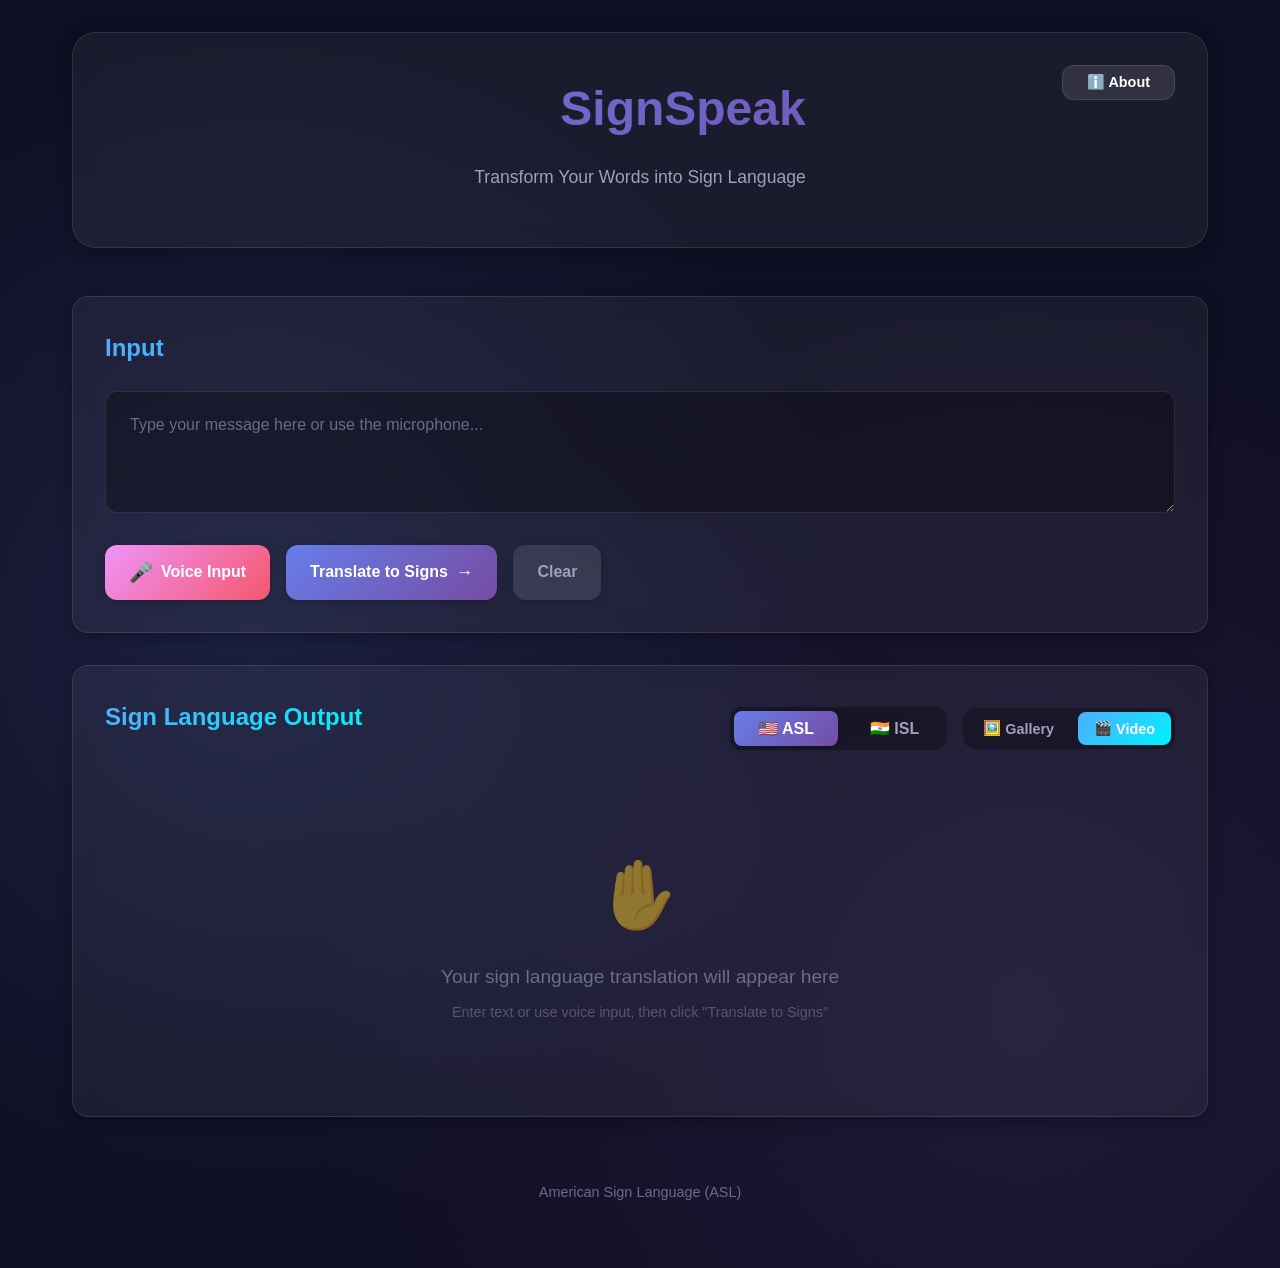
==== frontend/index.html @ 4ddf364a "refactor: restructure SignSpeak frontend and backend architecture" ====
<!DOCTYPE html>
<html lang="en">

<head>
    <meta charset="UTF-8">
    <meta name="viewport" content="width=device-width, initial-scale=1.0">
    <title>SignSpeak - Speech/Text to Sign Language</title>
    <meta name="description"
        content="Convert speech or text into sign language videos and images supporting ASL and ISL">
    <link rel="stylesheet" href="assets/css/styles.css">
</head>

<body>
    <div class="container">
        <!-- Header -->
        <header class="header">
            <div class="header-content">
                <h1 class="app-title">
                    <span class="icon">🤟</span>
                    SignSpeak
                </h1>
                <p class="app-subtitle">Transform Your Words into Sign Language</p>
                <button id="aboutBtn" class="btn-about" title="About this project">ℹ️ About</button>
            </div>
        </header>

        <!-- Main Content -->
        <main class="main-content">
            <!-- Input Section -->
            <section class="input-section card">
                <h2 class="section-title">Input</h2>

                <div class="input-controls">
                    <textarea id="textInput" class="text-input"
                        placeholder="Type your message here or use the microphone..." rows="4"></textarea>

                    <div class="control-buttons">
                        <button id="micBtn" class="btn btn-mic" title="Start voice input">
                            <span class="mic-icon">🎤</span>
                            <span class="btn-text">Voice Input</span>
                        </button>

                        <button id="translateBtn" class="btn btn-primary">
                            <span class="btn-text">Translate to Signs</span>
                            <span class="btn-icon">→</span>
                        </button>

                        <button id="clearBtn" class="btn btn-secondary">
                            <span class="btn-text">Clear</span>
                        </button>
                    </div>
                </div>

                <!-- Speech Recognition Status -->
                <div id="speechStatus" class="speech-status hidden">
                    <div class="status-indicator pulsing"></div>
                    <span class="status-text">Listening...</span>
                </div>
            </section>

            <!-- Output Section -->
            <section class="output-section card">
                <div class="output-header">
                    <h2 class="section-title">Sign Language Output</h2>

                    <div class="controls-group">
                        <!-- Language Toggle -->
                        <div class="language-selector">
                            <button class="toggle-btn active" data-lang="asl" title="American Sign Language">
                                🇺🇸 ASL
                            </button>
                            <button class="toggle-btn" data-lang="isl" title="Indian Sign Language">
                                🇮🇳 ISL
                            </button>
                        </div>

                        <!-- Mode Toggle -->
                        <div class="output-mode-selector">
                            <button class="mode-btn" data-mode="gallery">
                                <span>🖼️</span> Gallery
                            </button>
                            <button class="mode-btn active" data-mode="video">
                                <span>🎬</span> Video
                            </button>
                        </div>
                    </div>
                </div>

                <!-- Output Display Area -->
                <div id="outputDisplay" class="output-display">
                    <div class="placeholder">
                        <div class="placeholder-icon">✋</div>
                        <p class="placeholder-text">Your sign language translation will appear here</p>
                        <p class="placeholder-hint">Enter text or use voice input, then click "Translate to Signs"</p>
                    </div>
                </div>

                <!-- Image Gallery View -->
                <div id="galleryView" class="gallery-view hidden">
                    <div class="gallery-grid" id="galleryGrid">
                        <!-- Dynamic sign cards will be rendered here -->
                    </div>
                </div>

                <!-- Video Player View -->
                <div id="videoView" class="video-view hidden">
                    <div class="video-container">
                        <video id="signVideo" class="sign-video" controls>
                            <source src="" type="video/mp4">
                            Your browser does not support the video tag.
                        </video>
                    </div>

                    <div class="video-controls">
                        <button id="playBtn" class="control-btn">
                            <span>▶️</span> Play
                        </button>
                        <button id="pauseBtn" class="control-btn">
                            <span>⏸️</span> Pause
                        </button>

                        <div class="speed-control">
                            <label for="speedSlider">Speed:</label>
                            <input type="range" id="speedSlider" min="0.5" max="2" step="0.25" value="1">
                            <span id="speedValue">1x</span>
                        </div>
                    </div>
                </div>
            </section>

            <!-- Progress/Status Bar -->
            <div id="statusBar" class="status-bar hidden">
                <div class="status-content">
                    <span id="statusText">Processing...</span>
                    <div class="progress-bar">
                        <div id="progressFill" class="progress-fill"></div>
                    </div>
                </div>
            </div>
        </main>

        <!-- Footer -->
        <footer class="footer">
            <p id="currentLanguage">American Sign Language (ASL)</p>
        </footer>
    </div>

    <!-- About Modal -->
    <div id="aboutModal" class="modal hidden">
        <div class="modal-content">
            <span class="modal-close">&times;</span>
            <h2 class="modal-title">About SignSpeak</h2>

            <div class="modal-body">
                <p class="modal-intro">
                    <strong>SignSpeak</strong> is a bilingual sign language translator that converts speech and text
                    into sign language animations and videos.
                </p>

                <h3>✨ Features</h3>
                <ul class="feature-list">
                    <li>🎤 <strong>Voice Input:</strong> Speak naturally and convert to sign language</li>
                    <li>⌨️ <strong>Text Input:</strong> Type in English or Hindi transliteration</li>
                    <li>🇺🇸 <strong>ASL Support:</strong> American Sign Language with alphabet images and phrase clips</li>
                    <li>🇮🇳 <strong>ISL Support:</strong> Indian Sign Language with Hindi phrase recognition</li>
                    <li>🖼️ <strong>Gallery Mode:</strong> View signs as sequential image cards</li>
                    <li>🎬 <strong>Video Mode:</strong> Watch continuous sign language videos with speed controls</li>
                    <li>📝 <strong>Fingerspelling:</strong> Automatic letter-by-letter spelling for unknown words</li>
                </ul>

                <h3>🌐 Supported Languages</h3>
                <ul class="language-list">
                    <li><strong>English:</strong> Full alphabet, common words, and daily phrases</li>
                    <li><strong>Hindi:</strong> 20+ common phrases (namaste, shukriya, aap kaise hain, etc.)</li>
                </ul>

                <h3>📚 How to Use</h3>
                <ol class="usage-list">
                    <li>Select your preferred sign language (ASL or ISL)</li>
                    <li>Enter text by typing or using voice input</li>
                    <li>Click "Translate to Signs"</li>
                    <li>Choose Gallery or Video mode to view the translation</li>
                </ol>

                <h3>🎯 Technology</h3>
                <p class="tech-stack">
                    Built with modern modular JavaScript (ES6+), HTML5, and CSS3, backed by a FastAPI microservice.
                    Operates deterministically with zero heavy LLM/ML dependencies and features 100% offline fallback.
                </p>

                <div class="modal-footer">
                    <p>💙 Made with passion for accessibility and inclusion</p>
                    <p class="version">Version 2.0</p>
                </div>
            </div>
        </div>
    </div>

    <!-- Application Script -->
    <script type="module" src="assets/js/app.js"></script>
</body>

</html>
---- frontend/assets/css/styles.css ----
/* ===================================
   CSS Variables & Theme
   =================================== */
:root {
    /* Colors - Purple/Blue Gradient Theme */
    --primary-gradient: linear-gradient(135deg, #667eea 0%, #764ba2 100%);
    --secondary-gradient: linear-gradient(135deg, #f093fb 0%, #f5576c 100%);
    --accent-gradient: linear-gradient(135deg, #4facfe 0%, #00f2fe 100%);

    --bg-primary: #0f0f23;
    --bg-secondary: #1a1a2e;
    --bg-card: rgba(255, 255, 255, 0.05);

    --text-primary: #ffffff;
    --text-secondary: #a0a0b8;
    --text-muted: #6b6b8a;

    --border-color: rgba(255, 255, 255, 0.1);
    --hover-overlay: rgba(255, 255, 255, 0.08);

    /* Spacing */
    --spacing-xs: 0.5rem;
    --spacing-sm: 1rem;
    --spacing-md: 1.5rem;
    --spacing-lg: 2rem;
    --spacing-xl: 3rem;

    /* Border Radius */
    --radius-sm: 8px;
    --radius-md: 12px;
    --radius-lg: 16px;
    --radius-xl: 24px;

    /* Shadows */
    --shadow-sm: 0 2px 8px rgba(0, 0, 0, 0.2);
    --shadow-md: 0 4px 16px rgba(0, 0, 0, 0.3);
    --shadow-lg: 0 8px 32px rgba(0, 0, 0, 0.4);
    --shadow-glow: 0 0 20px rgba(102, 126, 234, 0.3);

    /* Transitions */
    --transition-fast: 0.2s ease;
    --transition-normal: 0.3s ease;
    --transition-slow: 0.5s ease;
}

/* ===================================
   Global Styles
   =================================== */
* {
    margin: 0;
    padding: 0;
    box-sizing: border-box;
}

body {
    font-family: 'Inter', -apple-system, BlinkMacSystemFont, 'Segoe UI', Roboto, Oxygen, Ubuntu, Cantarell, sans-serif;
    background: var(--bg-primary);
    background-image:
        radial-gradient(circle at 20% 50%, rgba(102, 126, 234, 0.15) 0%, transparent 50%),
        radial-gradient(circle at 80% 80%, rgba(118, 75, 162, 0.15) 0%, transparent 50%);
    color: var(--text-primary);
    line-height: 1.6;
    min-height: 100vh;
    overflow-x: hidden;
}

.container {
    max-width: 1200px;
    margin: 0 auto;
    padding: var(--spacing-lg);
}

/* ===================================
   Header
   =================================== */
.header {
    text-align: center;
    margin-bottom: var(--spacing-xl);
    padding: var(--spacing-lg);
    background: var(--bg-card);
    backdrop-filter: blur(10px);
    border: 1px solid var(--border-color);
    border-radius: var(--radius-xl);
    box-shadow: var(--shadow-md);
}

.header-content {
    margin-bottom: var(--spacing-md);
    position: relative;
}

.app-title {
    font-size: 3rem;
    font-weight: 800;
    background: var(--primary-gradient);
    -webkit-background-clip: text;
    -webkit-text-fill-color: transparent;
    background-clip: text;
    margin-bottom: var(--spacing-xs);
    display: flex;
    align-items: center;
    justify-content: center;
    gap: var(--spacing-sm);
}

.icon {
    font-size: 3.5rem;
    filter: drop-shadow(0 0 10px rgba(102, 126, 234, 0.5));
}

.app-subtitle {
    font-size: 1.1rem;
    color: var(--text-secondary);
    font-weight: 300;
}

.btn-about {
    position: absolute;
    top: 0;
    right: 0;
    background: rgba(255, 255, 255, 0.1);
    border: 1px solid var(--border-color);
    color: var(--text-primary);
    padding: var(--spacing-xs) var(--spacing-md);
    border-radius: var(--radius-md);
    cursor: pointer;
    font-size: 0.9rem;
    font-weight: 600;
    transition: all var(--transition-fast);
    display: flex;
    align-items: center;
    gap: 4px;
}

.btn-about:hover {
    background: var(--accent-gradient);
    transform: translateY(-2px);
    box-shadow: var(--shadow-md);
}

.language-selector {
    display: flex;
    align-items: center;
    justify-content: center;
    gap: var(--spacing-sm);
}

.language-selector label {
    color: var(--text-secondary);
    font-size: 0.9rem;
    font-weight: 500;
}

.toggle-group {
    display: flex;
    gap: 0;
    background: rgba(0, 0, 0, 0.3);
    border-radius: var(--radius-md);
    padding: 4px;
}

.toggle-btn {
    padding: var(--spacing-xs) var(--spacing-md);
    border: none;
    background: transparent;
    color: var(--text-secondary);
    font-size: 1rem;
    font-weight: 600;
    cursor: pointer;
    border-radius: var(--radius-sm);
    transition: all var(--transition-fast);
}

.toggle-btn.active {
    background: var(--primary-gradient);
    color: var(--text-primary);
    box-shadow: var(--shadow-sm);
}

.toggle-btn:hover:not(.active) {
    background: var(--hover-overlay);
}

/* ===================================
   About Modal
   =================================== */
.modal {
    position: fixed;
    top: 0;
    left: 0;
    width: 100%;
    height: 100%;
    background: rgba(0, 0, 0, 0.8);
    backdrop-filter: blur(10px);
    z-index: 1000;
    display: flex;
    align-items: center;
    justify-content: center;
    padding: var(--spacing-lg);
    animation: fadeIn 0.3s ease;
}

@keyframes fadeIn {
    from {
        opacity: 0;
    }

    to {
        opacity: 1;
    }
}

.modal-content {
    background: var(--bg-card);
    backdrop-filter: blur(10px);
    border: 1px solid var(--border-color);
    border-radius: var(--radius-xl);
    max-width: 600px;
    width: 100%;
    max-height: 90vh;
    overflow-y: auto;
    padding: var(--spacing-xl);
    box-shadow: var(--shadow-lg), var(--shadow-glow);
    position: relative;
    animation: slideUp 0.3s ease;
}

@keyframes slideUp {
    from {
        transform: translateY(50px);
        opacity: 0;
    }

    to {
        transform: translateY(0);
        opacity: 1;
    }
}

.modal-close {
    position: absolute;
    top: var(--spacing-md);
    right: var(--spacing-md);
    font-size: 2rem;
    color: var(--text-secondary);
    cursor: pointer;
    transition: all var(--transition-fast);
    line-height: 1;
}

.modal-close:hover {
    color: var(--text-primary);
    transform: rotate(90deg);
}

.modal-title {
    font-size: 2rem;
    font-weight: 700;
    background: var(--primary-gradient);
    -webkit-background-clip: text;
    -webkit-text-fill-color: transparent;
    background-clip: text;
    margin-bottom: var(--spacing-md);
}

.modal-body {
    color: var(--text-secondary);
}

.modal-intro {
    font-size: 1.1rem;
    margin-bottom: var(--spacing-lg);
    color: var(--text-primary);
}

.modal-body h3 {
    color: var(--text-primary);
    font-size: 1.3rem;
    margin-top: var(--spacing-lg);
    margin-bottom: var(--spacing-sm);
    background: var(--accent-gradient);
    -webkit-background-clip: text;
    -webkit-text-fill-color: transparent;
    background-clip: text;
}

.feature-list,
.language-list,
.usage-list {
    margin-left: var(--spacing-lg);
    margin-bottom: var(--spacing-md);
    line-height: 1.8;
}

.feature-list li,
.language-list li,
.usage-list li {
    margin-bottom: var(--spacing-xs);
}

.tech-stack {
    background: rgba(102, 126, 234, 0.1);
    padding: var(--spacing-md);
    border-radius: var(--radius-md);
    border-left: 4px solid #667eea;
}

.modal-footer {
    margin-top: var(--spacing-xl);
    padding-top: var(--spacing-md);
    border-top: 1px solid var(--border-color);
    text-align: center;
}

.modal-footer p {
    margin: var(--spacing-xs) 0;
}

.version {
    font-size: 0.85rem;
    color: var(--text-muted);
    font-style: italic;
}

/* ===================================
   Cards & Sections
   =================================== */
.card {
    background: var(--bg-card);
    backdrop-filter: blur(10px);
    border: 1px solid var(--border-color);
    border-radius: var(--radius-lg);
    padding: var(--spacing-lg);
    margin-bottom: var(--spacing-lg);
    box-shadow: var(--shadow-md);
    transition: transform var(--transition-normal), box-shadow var(--transition-normal);
}

.card:hover {
    transform: translateY(-2px);
    box-shadow: var(--shadow-lg), var(--shadow-glow);
}

.section-title {
    font-size: 1.5rem;
    font-weight: 700;
    margin-bottom: var(--spacing-md);
    background: var(--accent-gradient);
    -webkit-background-clip: text;
    -webkit-text-fill-color: transparent;
    background-clip: text;
}

/* ===================================
   Input Section
   =================================== */
.text-input {
    width: 100%;
    background: rgba(0, 0, 0, 0.3);
    border: 1px solid var(--border-color);
    border-radius: var(--radius-md);
    padding: var(--spacing-md);
    color: var(--text-primary);
    font-size: 1rem;
    font-family: inherit;
    resize: vertical;
    transition: all var(--transition-fast);
    margin-bottom: var(--spacing-md);
}

.text-input:focus {
    outline: none;
    border-color: #667eea;
    box-shadow: 0 0 0 3px rgba(102, 126, 234, 0.2);
}

.text-input::placeholder {
    color: var(--text-muted);
}

.control-buttons {
    display: flex;
    gap: var(--spacing-sm);
    flex-wrap: wrap;
}

/* ===================================
   Buttons
   =================================== */
.btn {
    padding: var(--spacing-sm) var(--spacing-md);
    border: none;
    border-radius: var(--radius-md);
    font-size: 1rem;
    font-weight: 600;
    cursor: pointer;
    transition: all var(--transition-fast);
    display: inline-flex;
    align-items: center;
    gap: var(--spacing-xs);
    box-shadow: var(--shadow-sm);
}

.btn:hover:not(:disabled) {
    transform: translateY(-2px);
    box-shadow: var(--shadow-md);
}

.btn:active:not(:disabled) {
    transform: translateY(0);
}

.btn:disabled {
    opacity: 0.5;
    cursor: not-allowed;
}

.btn-primary {
    background: var(--primary-gradient);
    color: var(--text-primary);
}

.btn-secondary {
    background: rgba(255, 255, 255, 0.1);
    color: var(--text-secondary);
}

.btn-mic {
    background: var(--secondary-gradient);
    color: var(--text-primary);
}

.btn-download {
    background: var(--accent-gradient);
    color: var(--text-primary);
}

.mic-icon {
    font-size: 1.2rem;
}

.btn-icon {
    font-size: 1.1rem;
}

/* ===================================
   Speech Recognition Status
   =================================== */
.speech-status {
    display: flex;
    align-items: center;
    gap: var(--spacing-sm);
    padding: var(--spacing-sm);
    background: rgba(245, 87, 108, 0.1);
    border: 1px solid rgba(245, 87, 108, 0.3);
    border-radius: var(--radius-md);
    margin-top: var(--spacing-md);
}

.status-indicator {
    width: 12px;
    height: 12px;
    background: #f5576c;
    border-radius: 50%;
    box-shadow: 0 0 10px #f5576c;
}

.pulsing {
    animation: pulse 1.5s ease-in-out infinite;
}

@keyframes pulse {

    0%,
    100% {
        opacity: 1;
        transform: scale(1);
    }

    50% {
        opacity: 0.6;
        transform: scale(1.2);
    }
}

.status-text {
    color: #f5576c;
    font-weight: 500;
}

/* ===================================
   Output Section
   =================================== */
.output-header {
    display: flex;
    justify-content: space-between;
    align-items: center;
    margin-bottom: var(--spacing-md);
    flex-wrap: wrap;
    gap: var(--spacing-sm);
}

.controls-group {
    display: flex;
    gap: var(--spacing-sm);
    align-items: center;
    flex-wrap: wrap;
}

.language-selector {
    display: flex;
    gap: var(--spacing-xs);
    background: rgba(0, 0, 0, 0.3);
    border-radius: var(--radius-md);
    padding: 4px;
}

.output-mode-selector {
    display: flex;
    gap: var(--spacing-xs);
    background: rgba(0, 0, 0, 0.3);
    border-radius: var(--radius-md);
    padding: 4px;
}

.mode-btn {
    padding: var(--spacing-xs) var(--spacing-sm);
    border: none;
    background: transparent;
    color: var(--text-secondary);
    font-size: 0.9rem;
    font-weight: 600;
    cursor: pointer;
    border-radius: var(--radius-sm);
    transition: all var(--transition-fast);
    display: flex;
    align-items: center;
    gap: 4px;
}

.mode-btn.active {
    background: var(--accent-gradient);
    color: var(--text-primary);
}

.mode-btn:hover:not(.active) {
    background: var(--hover-overlay);
}

/* Output Display */
.output-display {
    min-height: 300px;
    display: flex;
    align-items: center;
    justify-content: center;
}

.placeholder {
    text-align: center;
    color: var(--text-muted);
}

.placeholder-icon {
    font-size: 4rem;
    margin-bottom: var(--spacing-sm);
    opacity: 0.5;
}

.placeholder-text {
    font-size: 1.2rem;
    margin-bottom: var(--spacing-xs);
}

.placeholder-hint {
    font-size: 0.9rem;
    opacity: 0.7;
}

/* Gallery View */
.gallery-view {
    min-height: 300px;
}

.gallery-grid {
    display: grid;
    grid-template-columns: repeat(auto-fill, minmax(180px, 1fr));
    gap: var(--spacing-md);
}

.sign-card {
    background: rgba(0, 0, 0, 0.3);
    border: 1px solid var(--border-color);
    border-radius: var(--radius-md);
    padding: var(--spacing-sm);
    text-align: center;
    transition: all var(--transition-fast);
}

.sign-card:hover {
    transform: translateY(-4px);
    border-color: #667eea;
    box-shadow: var(--shadow-md), 0 0 15px rgba(102, 126, 234, 0.3);
}

.sign-image {
    width: 100%;
    height: 150px;
    object-fit: contain;
    border-radius: var(--radius-sm);
    margin-bottom: var(--spacing-xs);
    background: rgba(0, 0, 0, 0.2);
}

.sign-label {
    font-size: 0.9rem;
    color: var(--text-secondary);
    font-weight: 500;
}

/* Video View */
.video-view {
    min-height: 300px;
}

.video-container {
    background: rgba(0, 0, 0, 0.5);
    border-radius: var(--radius-md);
    overflow: hidden;
    margin-bottom: var(--spacing-md);
}

.sign-video {
    width: 100%;
    max-height: 500px;
    display: block;
}

.video-controls {
    display: flex;
    gap: var(--spacing-sm);
    align-items: center;
    flex-wrap: wrap;
}

.control-btn {
    padding: var(--spacing-xs) var(--spacing-md);
    background: rgba(255, 255, 255, 0.1);
    border: 1px solid var(--border-color);
    border-radius: var(--radius-sm);
    color: var(--text-primary);
    font-size: 0.9rem;
    cursor: pointer;
    transition: all var(--transition-fast);
}

.control-btn:hover {
    background: var(--hover-overlay);
    border-color: #667eea;
}

.speed-control {
    display: flex;
    align-items: center;
    gap: var(--spacing-xs);
    margin-left: auto;
}

.speed-control label {
    font-size: 0.9rem;
    color: var(--text-secondary);
}

#speedSlider {
    width: 100px;
}

#speedValue {
    font-size: 0.9rem;
    color: var(--text-primary);
    min-width: 35px;
}

/* Download Section */
.download-section {
    margin-top: var(--spacing-md);
    padding-top: var(--spacing-md);
    border-top: 1px solid var(--border-color);
    display: flex;
    gap: var(--spacing-sm);
    flex-wrap: wrap;
}

/* ===================================
   Status Bar
   =================================== */
.status-bar {
    background: var(--bg-card);
    backdrop-filter: blur(10px);
    border: 1px solid var(--border-color);
    border-radius: var(--radius-md);
    padding: var(--spacing-md);
    margin-bottom: var(--spacing-lg);
}

.status-content {
    display: flex;
    flex-direction: column;
    gap: var(--spacing-sm);
}

#statusText {
    color: var(--text-secondary);
    font-weight: 500;
}

.progress-bar {
    width: 100%;
    height: 6px;
    background: rgba(0, 0, 0, 0.3);
    border-radius: 3px;
    overflow: hidden;
}

.progress-fill {
    height: 100%;
    background: var(--primary-gradient);
    width: 0%;
    transition: width var(--transition-normal);
}

/* ===================================
   Footer
   =================================== */
.footer {
    text-align: center;
    padding: var(--spacing-lg);
    color: var(--text-muted);
    font-size: 0.9rem;
}

/* ===================================
   Utility Classes
   =================================== */
.hidden {
    display: none !important;
}

/* ===================================
   Responsive Design
   =================================== */
@media (max-width: 768px) {
    .container {
        padding: var(--spacing-sm);
    }

    .app-title {
        font-size: 2rem;
    }

    .icon {
        font-size: 2.5rem;
    }

    .control-buttons {
        flex-direction: column;
    }

    .btn {
        width: 100%;
        justify-content: center;
    }

    .output-header {
        flex-direction: column;
        align-items: flex-start;
    }

    .gallery-grid {
        grid-template-columns: repeat(auto-fill, minmax(120px, 1fr));
    }

    .download-section {
        flex-direction: column;
    }
}

@media (max-width: 480px) {
    .app-title {
        font-size: 1.5rem;
    }

    .gallery-grid {
        grid-template-columns: repeat(2, 1fr);
    }
}
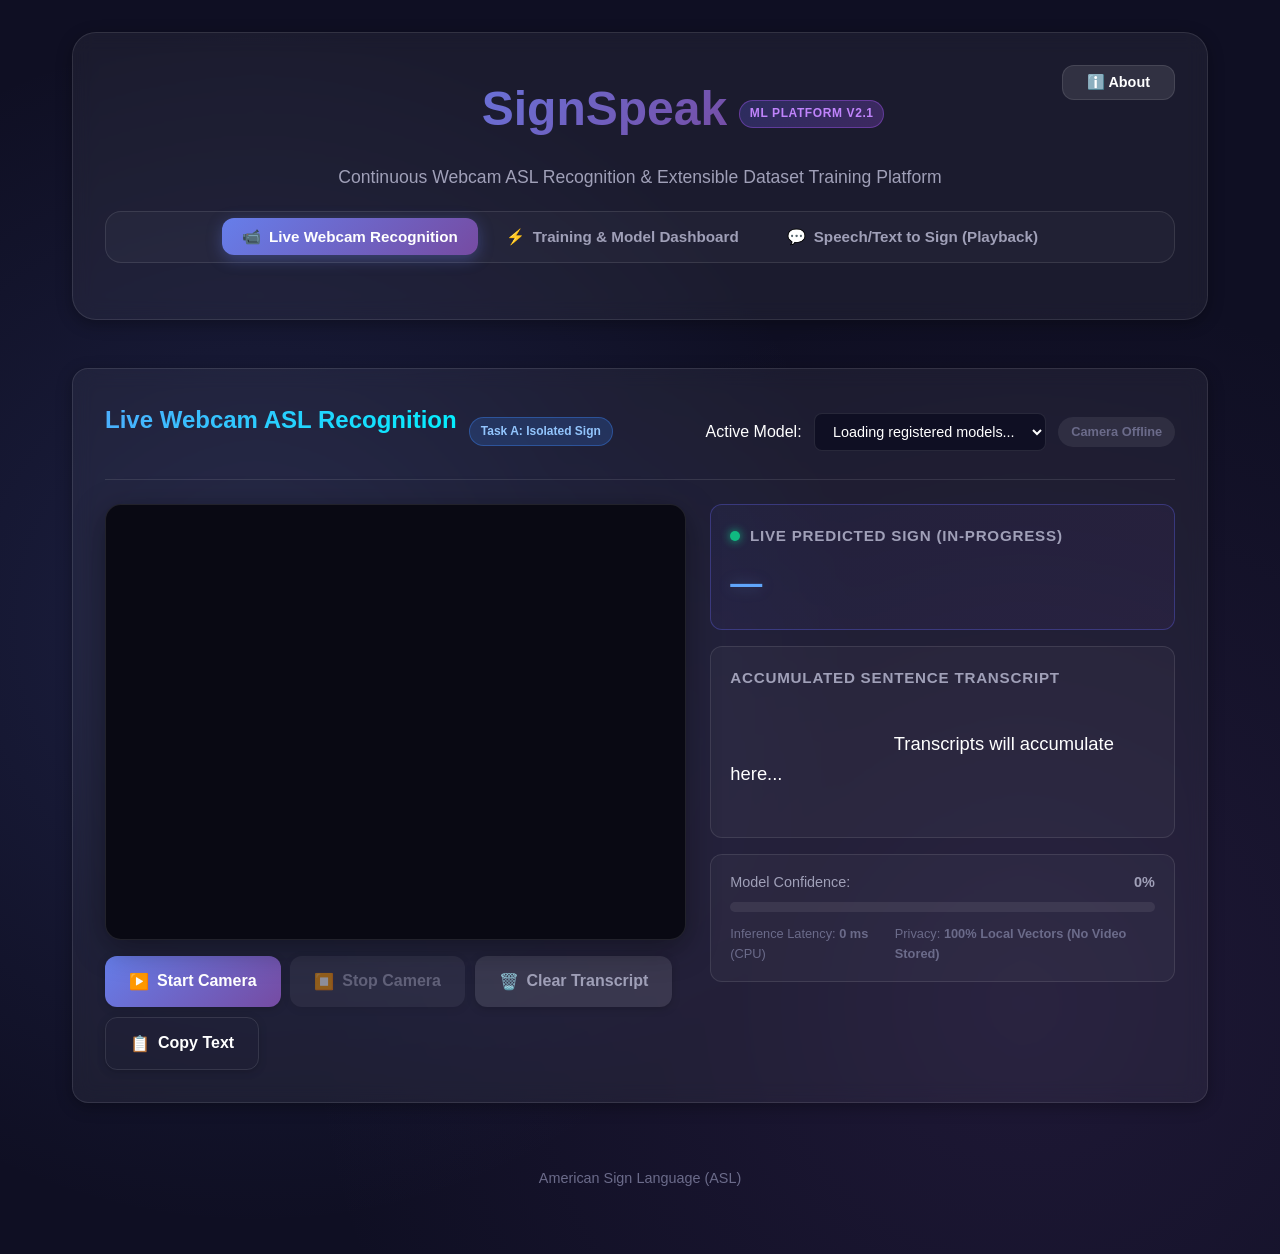
==== commit 7fb49140: "feat: add extensible ASL model training platform" ====
--- a/frontend/index.html
+++ b/frontend/index.html
@@ -4,139 +4,389 @@
 <head>
     <meta charset="UTF-8">
     <meta name="viewport" content="width=device-width, initial-scale=1.0">
-    <title>SignSpeak - Speech/Text to Sign Language</title>
+    <title>SignSpeak — Continuous ASL Recognition & Model Training Platform</title>
     <meta name="description"
-        content="Convert speech or text into sign language videos and images supporting ASL and ISL">
+        content="Continuous webcam ASL recognition, sentence-level English translation, and extensible ML dataset training platform.">
     <link rel="stylesheet" href="assets/css/styles.css">
 </head>
 
 <body>
     <div class="container">
-        <!-- Header -->
+        <!-- Top App Navigation & Header -->
         <header class="header">
             <div class="header-content">
-                <h1 class="app-title">
-                    <span class="icon">🤟</span>
-                    SignSpeak
-                </h1>
-                <p class="app-subtitle">Transform Your Words into Sign Language</p>
-                <button id="aboutBtn" class="btn-about" title="About this project">ℹ️ About</button>
+                <div class="brand-group">
+                    <h1 class="app-title">
+                        <span class="icon">🤟</span>
+                        SignSpeak
+                    </h1>
+                    <span class="platform-badge">ML Platform v2.1</span>
+                </div>
+                <p class="app-subtitle">Continuous Webcam ASL Recognition & Extensible Dataset Training Platform</p>
+
+                <!-- Navigation Tabs -->
+                <nav class="app-nav-tabs">
+                    <button class="nav-tab active" data-tab="webcam">
+                        <span>📹</span> Live Webcam Recognition
+                    </button>
+                    <button class="nav-tab" data-tab="training">
+                        <span>⚡</span> Training & Model Dashboard
+                    </button>
+                    <button class="nav-tab" data-tab="playback">
+                        <span>💬</span> Speech/Text to Sign (Playback)
+                    </button>
+                    <button id="aboutBtn" class="btn-about" title="About this platform">ℹ️ About</button>
+                </nav>
             </div>
         </header>
 
-        <!-- Main Content -->
+        <!-- Main Content Views -->
         <main class="main-content">
-            <!-- Input Section -->
-            <section class="input-section card">
-                <h2 class="section-title">Input</h2>
-
-                <div class="input-controls">
-                    <textarea id="textInput" class="text-input"
-                        placeholder="Type your message here or use the microphone..." rows="4"></textarea>
-
-                    <div class="control-buttons">
-                        <button id="micBtn" class="btn btn-mic" title="Start voice input">
-                            <span class="mic-icon">🎤</span>
-                            <span class="btn-text">Voice Input</span>
-                        </button>
-
-                        <button id="translateBtn" class="btn btn-primary">
-                            <span class="btn-text">Translate to Signs</span>
-                            <span class="btn-icon">→</span>
-                        </button>
-
-                        <button id="clearBtn" class="btn btn-secondary">
-                            <span class="btn-text">Clear</span>
-                        </button>
-                    </div>
-                </div>
-
-                <!-- Speech Recognition Status -->
-                <div id="speechStatus" class="speech-status hidden">
-                    <div class="status-indicator pulsing"></div>
-                    <span class="status-text">Listening...</span>
+
+            <!-- ============================================================ -->
+            <!-- TAB 1: LIVE WEBCAM RECOGNITION (PRIMARY RECOGNITION PANEL)   -->
+            <!-- ============================================================ -->
+            <section id="tab-webcam" class="view-panel active card">
+                <div class="panel-header">
+                    <div class="panel-title-area">
+                        <h2 class="section-title">Live Webcam ASL Recognition</h2>
+                        <span id="activeTaskBadge" class="badge badge-info">Task A: Isolated Sign</span>
+                    </div>
+
+                    <div class="model-selection-bar">
+                        <label for="webcamModelSelect">Active Model:</label>
+                        <select id="webcamModelSelect" class="form-select">
+                            <option value="">Loading registered models...</option>
+                        </select>
+                        <span id="cameraStatusBadge" class="camera-status-badge disconnected">Camera Offline</span>
+                    </div>
+                </div>
+
+                <div class="webcam-layout-grid">
+                    <!-- Left: Camera Viewport -->
+                    <div class="webcam-viewport-card">
+                        <div class="video-canvas-wrapper">
+                            <video id="webcamVideo" class="webcam-video-feed" playsinline muted autoplay></video>
+                            <canvas id="webcamOverlay" class="webcam-overlay-canvas"></canvas>
+                            <div id="cameraPromptOverlay" class="camera-prompt-overlay hidden">
+                                <span class="camera-icon-large">📷</span>
+                                <p>Click <strong>Start Camera</strong> to begin real-time ASL recognition.</p>
+                            </div>
+                        </div>
+
+                        <div class="camera-action-controls">
+                            <button id="startCameraBtn" class="btn btn-primary">
+                                <span>▶️</span> Start Camera
+                            </button>
+                            <button id="stopCameraBtn" class="btn btn-secondary" disabled>
+                                <span>⏹️</span> Stop Camera
+                            </button>
+                            <button id="clearTranscriptBtn" class="btn btn-secondary">
+                                <span>🗑️</span> Clear Transcript
+                            </button>
+                            <button id="copyTranscriptBtn" class="btn btn-outline">
+                                <span>📋</span> Copy Text
+                            </button>
+                        </div>
+                    </div>
+
+                    <!-- Right: Transcript & Model Metrics -->
+                    <div class="transcripts-card">
+                        <!-- Partial / In-Progress Transcript -->
+                        <div class="transcript-subpanel partial-box">
+                            <div class="subpanel-header">
+                                <span class="pulse-dot"></span>
+                                <h3>Live Predicted Sign (In-Progress)</h3>
+                            </div>
+                            <div id="partialTranscriptText" class="partial-text-display">—</div>
+                        </div>
+
+                        <!-- Finalized Transcript -->
+                        <div class="transcript-subpanel finalized-box">
+                            <div class="subpanel-header">
+                                <h3>Accumulated Sentence Transcript</h3>
+                            </div>
+                            <div id="finalizedTranscriptText" class="finalized-text-display">
+                                Transcripts will accumulate here...
+                            </div>
+                        </div>
+
+                        <!-- Confidence & Latency Gauges -->
+                        <div class="confidence-gauge-box">
+                            <div class="gauge-header">
+                                <span>Model Confidence:</span>
+                                <strong id="confidenceValueText">0%</strong>
+                            </div>
+                            <div class="confidence-bar-track">
+                                <div id="confidenceMeterFill" class="confidence-bar-fill" style="width: 0%;"></div>
+                            </div>
+                            <div class="metrics-footer">
+                                <span>Inference Latency: <strong id="latencyValueText">0 ms</strong> (CPU)</span>
+                                <span>Privacy: <strong>100% Local Vectors (No Video Stored)</strong></span>
+                            </div>
+                        </div>
+                    </div>
                 </div>
             </section>
 
-            <!-- Output Section -->
-            <section class="output-section card">
-                <div class="output-header">
-                    <h2 class="section-title">Sign Language Output</h2>
-
-                    <div class="controls-group">
-                        <!-- Language Toggle -->
-                        <div class="language-selector">
-                            <button class="toggle-btn active" data-lang="asl" title="American Sign Language">
-                                🇺🇸 ASL
-                            </button>
-                            <button class="toggle-btn" data-lang="isl" title="Indian Sign Language">
-                                🇮🇳 ISL
-                            </button>
-                        </div>
-
-                        <!-- Mode Toggle -->
-                        <div class="output-mode-selector">
-                            <button class="mode-btn" data-mode="gallery">
-                                <span>🖼️</span> Gallery
-                            </button>
-                            <button class="mode-btn active" data-mode="video">
-                                <span>🎬</span> Video
-                            </button>
-                        </div>
-                    </div>
-                </div>
-
-                <!-- Output Display Area -->
-                <div id="outputDisplay" class="output-display">
-                    <div class="placeholder">
-                        <div class="placeholder-icon">✋</div>
-                        <p class="placeholder-text">Your sign language translation will appear here</p>
-                        <p class="placeholder-hint">Enter text or use voice input, then click "Translate to Signs"</p>
-                    </div>
-                </div>
-
-                <!-- Image Gallery View -->
-                <div id="galleryView" class="gallery-view hidden">
-                    <div class="gallery-grid" id="galleryGrid">
-                        <!-- Dynamic sign cards will be rendered here -->
-                    </div>
-                </div>
-
-                <!-- Video Player View -->
-                <div id="videoView" class="video-view hidden">
-                    <div class="video-container">
-                        <video id="signVideo" class="sign-video" controls>
-                            <source src="" type="video/mp4">
-                            Your browser does not support the video tag.
-                        </video>
-                    </div>
-
-                    <div class="video-controls">
-                        <button id="playBtn" class="control-btn">
-                            <span>▶️</span> Play
-                        </button>
-                        <button id="pauseBtn" class="control-btn">
-                            <span>⏸️</span> Pause
-                        </button>
-
-                        <div class="speed-control">
-                            <label for="speedSlider">Speed:</label>
-                            <input type="range" id="speedSlider" min="0.5" max="2" step="0.25" value="1">
-                            <span id="speedValue">1x</span>
-                        </div>
+            <!-- ============================================================ -->
+            <!-- TAB 2: TRAINING & MODEL EVALUATION DASHBOARD                 -->
+            <!-- ============================================================ -->
+            <section id="tab-training" class="view-panel hidden card">
+                <div class="panel-header">
+                    <h2 class="section-title">ML Dataset Training & Model Registry</h2>
+                </div>
+
+                <!-- 3-Column Pipeline Architecture -->
+                <div class="dashboard-grid">
+                    <!-- Card 1: Dataset Inspection & Preparation -->
+                    <div class="dash-card">
+                        <div class="dash-card-header">
+                            <h3>1. Dataset Adapter & Validation</h3>
+                        </div>
+                        <div class="form-group">
+                            <label for="datasetAdapterSelect">Dataset Adapter:</label>
+                            <select id="datasetAdapterSelect" class="form-select">
+                                <option value="custom">Custom Local Dataset</option>
+                                <option value="how2sign">How2Sign (Continuous ASL / Translation)</option>
+                                <option value="wlasl">WLASL (Word-Level Isolated)</option>
+                                <option value="ms-asl">MS-ASL (Word-Level Isolated)</option>
+                            </select>
+                        </div>
+
+                        <div class="form-group">
+                            <label for="datasetPathInput">Local Dataset Directory:</label>
+                            <input type="text" id="datasetPathInput" class="form-input"
+                                placeholder="e.g. data/ or custom_asl_dataset" value="data/">
+                        </div>
+
+                        <div class="button-row">
+                            <button id="validateDatasetBtn" class="btn btn-secondary">
+                                🔍 Validate Dataset
+                            </button>
+                            <button id="createManifestBtn" class="btn btn-outline">
+                                📝 Build Manifest
+                            </button>
+                        </div>
+
+                        <!-- Validation Report Container -->
+                        <div id="datasetValidationResults" class="validation-container hidden"></div>
+                    </div>
+
+                    <!-- Card 2: Training Configuration & Execution -->
+                    <div class="dash-card">
+                        <div class="dash-card-header">
+                            <h3>2. Model Training Pipeline</h3>
+                            <span id="trainingJobStateBadge" class="status-pill idle">IDLE</span>
+                        </div>
+
+                        <div class="form-group">
+                            <label for="trainTaskSelect">Training Task:</label>
+                            <select id="trainTaskSelect" class="form-select">
+                                <option value="isolated_sign">Task A: Isolated Sign Recognition</option>
+                                <option value="continuous_gloss">Task B: Continuous Gloss Recognition (CTC)</option>
+                                <option value="sentence_translation">Task C: Sentence-Level Sign Translation</option>
+                            </select>
+                        </div>
+
+                        <div class="form-group">
+                            <label for="trainModelIdInput">Model ID:</label>
+                            <input type="text" id="trainModelIdInput" class="form-input"
+                                placeholder="e.g. asl_model_v1" value="asl_custom_model_v1">
+                        </div>
+
+                        <div class="form-group">
+                            <label for="trainManifestSelect">Dataset Manifest:</label>
+                            <select id="trainManifestSelect" class="form-select">
+                                <option value="">-- Select a Generated Manifest --</option>
+                            </select>
+                        </div>
+
+                        <div class="params-grid">
+                            <div class="form-group">
+                                <label for="trainEpochsInput">Epochs:</label>
+                                <input type="number" id="trainEpochsInput" class="form-input" value="10" min="1" max="100">
+                            </div>
+                            <div class="form-group">
+                                <label for="trainBatchSizeInput">Batch Size:</label>
+                                <input type="number" id="trainBatchSizeInput" class="form-input" value="16" min="1" max="128">
+                            </div>
+                            <div class="form-group">
+                                <label for="trainHiddenDimInput">Hidden Dim:</label>
+                                <input type="number" id="trainHiddenDimInput" class="form-input" value="128" min="16" max="512">
+                            </div>
+                            <div class="form-group">
+                                <label for="trainLrInput">Learning Rate:</label>
+                                <input type="number" id="trainLrInput" class="form-input" value="0.001" step="0.0005">
+                            </div>
+                        </div>
+
+                        <div class="button-row">
+                            <button id="startTrainingBtn" class="btn btn-primary">
+                                🚀 Start Training
+                            </button>
+                            <button id="cancelTrainingBtn" class="btn btn-danger" disabled>
+                                ⏹️ Cancel
+                            </button>
+                        </div>
+
+                        <!-- Live Progress & Metrics -->
+                        <div class="training-monitor">
+                            <div class="training-metrics-row">
+                                <span id="trainingEpochText">Epoch: 0 / 0</span>
+                                <span id="trainingLossText">Train Loss: 0.000 | Val Acc: 0.000</span>
+                            </div>
+                            <div class="progress-bar">
+                                <div id="trainingProgressBarFill" class="progress-fill" style="width: 0%;"></div>
+                            </div>
+                            <!-- Terminal Logs -->
+                            <div id="trainingTerminalLogs" class="terminal-logs-window">Training logs will appear here in real-time...</div>
+                        </div>
+                    </div>
+                </div>
+
+                <!-- Model Registry & Comparison Table -->
+                <div class="dash-card full-width">
+                    <div class="dash-card-header">
+                        <h3>Registered Models & Checkpoints</h3>
+                        <button id="refreshModelsBtn" class="btn btn-sm btn-outline">🔄 Refresh</button>
+                    </div>
+                    <div class="table-responsive">
+                        <table class="models-table">
+                            <thead>
+                                <tr>
+                                    <th>Model ID</th>
+                                    <th>Task</th>
+                                    <th>Architecture</th>
+                                    <th>Classes</th>
+                                    <th>Checksum (SHA-256)</th>
+                                    <th>Evaluation Metrics</th>
+                                    <th>Action</th>
+                                </tr>
+                            </thead>
+                            <tbody id="modelsTableBody">
+                                <tr><td colspan="7">Loading model registry...</td></tr>
+                            </tbody>
+                        </table>
                     </div>
                 </div>
             </section>
 
-            <!-- Progress/Status Bar -->
-            <div id="statusBar" class="status-bar hidden">
-                <div class="status-content">
-                    <span id="statusText">Processing...</span>
-                    <div class="progress-bar">
-                        <div id="progressFill" class="progress-fill"></div>
-                    </div>
-                </div>
-            </div>
+            <!-- ============================================================ -->
+            <!-- TAB 3: SPEECH/TEXT TO SIGN (DETERMINISTIC PLAYBACK)          -->
+            <!-- Preserved for full backward compatibility                    -->
+            <!-- ============================================================ -->
+            <section id="tab-playback" class="view-panel hidden">
+                <!-- Input Section -->
+                <div class="input-section card">
+                    <h2 class="section-title">Input</h2>
+
+                    <div class="input-controls">
+                        <textarea id="textInput" class="text-input"
+                            placeholder="Type your message here or use the microphone..." rows="4"></textarea>
+
+                        <div class="control-buttons">
+                            <button id="micBtn" class="btn btn-mic" title="Start voice input">
+                                <span class="mic-icon">🎤</span>
+                                <span class="btn-text">Voice Input</span>
+                            </button>
+
+                            <button id="translateBtn" class="btn btn-primary">
+                                <span class="btn-text">Translate to Signs</span>
+                                <span class="btn-icon">→</span>
+                            </button>
+
+                            <button id="clearBtn" class="btn btn-secondary">
+                                <span class="btn-text">Clear</span>
+                            </button>
+                        </div>
+                    </div>
+
+                    <!-- Speech Recognition Status -->
+                    <div id="speechStatus" class="speech-status hidden">
+                        <div class="status-indicator pulsing"></div>
+                        <span class="status-text">Listening...</span>
+                    </div>
+                </div>
+
+                <!-- Output Section -->
+                <div class="output-section card">
+                    <div class="output-header">
+                        <h2 class="section-title">Sign Language Output</h2>
+
+                        <div class="controls-group">
+                            <!-- Language Toggle -->
+                            <div class="language-selector">
+                                <button class="toggle-btn active" data-lang="asl" title="American Sign Language">
+                                    🇺🇸 ASL
+                                </button>
+                                <button class="toggle-btn" data-lang="isl" title="Indian Sign Language">
+                                    🇮🇳 ISL
+                                </button>
+                            </div>
+
+                            <!-- Mode Toggle -->
+                            <div class="output-mode-selector">
+                                <button class="mode-btn" data-mode="gallery">
+                                    <span>🖼️</span> Gallery
+                                </button>
+                                <button class="mode-btn active" data-mode="video">
+                                    <span>🎬</span> Video
+                                </button>
+                            </div>
+                        </div>
+                    </div>
+
+                    <!-- Output Display Area -->
+                    <div id="outputDisplay" class="output-display">
+                        <div class="placeholder">
+                            <div class="placeholder-icon">✋</div>
+                            <p class="placeholder-text">Your sign language translation will appear here</p>
+                            <p class="placeholder-hint">Enter text or use voice input, then click "Translate to Signs"</p>
+                        </div>
+                    </div>
+
+                    <!-- Image Gallery View -->
+                    <div id="galleryView" class="gallery-view hidden">
+                        <div class="gallery-grid" id="galleryGrid"></div>
+                    </div>
+
+                    <!-- Video Player View -->
+                    <div id="videoView" class="video-view hidden">
+                        <div class="video-container">
+                            <video id="signVideo" class="sign-video" controls>
+                                <source src="" type="video/mp4">
+                                Your browser does not support the video tag.
+                            </video>
+                        </div>
+
+                        <div class="video-controls">
+                            <button id="playBtn" class="control-btn">
+                                <span>▶️</span> Play
+                            </button>
+                            <button id="pauseBtn" class="control-btn">
+                                <span>⏸️</span> Pause
+                            </button>
+
+                            <div class="speed-control">
+                                <label for="speedSlider">Speed:</label>
+                                <input type="range" id="speedSlider" min="0.5" max="2" step="0.25" value="1">
+                                <span id="speedValue">1x</span>
+                            </div>
+                        </div>
+                    </div>
+                </div>
+
+                <!-- Progress/Status Bar -->
+                <div id="statusBar" class="status-bar hidden">
+                    <div class="status-content">
+                        <span id="statusText">Processing...</span>
+                        <div class="progress-bar">
+                            <div id="progressFill" class="progress-fill"></div>
+                        </div>
+                    </div>
+                </div>
+            </section>
         </main>
 
         <!-- Footer -->
@@ -149,54 +399,26 @@
     <div id="aboutModal" class="modal hidden">
         <div class="modal-content">
             <span class="modal-close">&times;</span>
-            <h2 class="modal-title">About SignSpeak</h2>
+            <h2 class="modal-title">About SignSpeak Platform</h2>
 
             <div class="modal-body">
                 <p class="modal-intro">
-                    <strong>SignSpeak</strong> is a bilingual sign language translator that converts speech and text
-                    into sign language animations and videos.
+                    <strong>SignSpeak</strong> is an extensible ASL model training platform and real-time webcam continuous sign recognition system.
                 </p>
 
-                <h3>✨ Features</h3>
-                <ul class="feature-list">
-                    <li>🎤 <strong>Voice Input:</strong> Speak naturally and convert to sign language</li>
-                    <li>⌨️ <strong>Text Input:</strong> Type in English or Hindi transliteration</li>
-                    <li>🇺🇸 <strong>ASL Support:</strong> American Sign Language with alphabet images and phrase clips</li>
-                    <li>🇮🇳 <strong>ISL Support:</strong> Indian Sign Language with Hindi phrase recognition</li>
-                    <li>🖼️ <strong>Gallery Mode:</strong> View signs as sequential image cards</li>
-                    <li>🎬 <strong>Video Mode:</strong> Watch continuous sign language videos with speed controls</li>
-                    <li>📝 <strong>Fingerspelling:</strong> Automatic letter-by-letter spelling for unknown words</li>
+                <h3>✨ Core Capabilities</h3>
+                <ul>
+                    <li><strong>Live Webcam Recognition:</strong> Real-time ASL continuous sign detection with partial & finalized transcripts.</li>
+                    <li><strong>Sentence-Level Translation:</strong> Continuous video landmark decoding into grammatical English sentences.</li>
+                    <li><strong>Reusable ML Pipeline:</strong> Common dataset adapter interfaces for How2Sign, WLASL, MS-ASL, and local Custom datasets.</li>
+                    <li><strong>Model Registry:</strong> SHA-256 verified checkpoints with task compatibility guarantees.</li>
+                    <li><strong>Deterministic Playback:</strong> Rule-based speech/text-to-sign visualizer with ASL/ISL dictionaries.</li>
                 </ul>
-
-                <h3>🌐 Supported Languages</h3>
-                <ul class="language-list">
-                    <li><strong>English:</strong> Full alphabet, common words, and daily phrases</li>
-                    <li><strong>Hindi:</strong> 20+ common phrases (namaste, shukriya, aap kaise hain, etc.)</li>
-                </ul>
-
-                <h3>📚 How to Use</h3>
-                <ol class="usage-list">
-                    <li>Select your preferred sign language (ASL or ISL)</li>
-                    <li>Enter text by typing or using voice input</li>
-                    <li>Click "Translate to Signs"</li>
-                    <li>Choose Gallery or Video mode to view the translation</li>
-                </ol>
-
-                <h3>🎯 Technology</h3>
-                <p class="tech-stack">
-                    Built with modern modular JavaScript (ES6+), HTML5, and CSS3, backed by a FastAPI microservice.
-                    Operates deterministically with zero heavy LLM/ML dependencies and features 100% offline fallback.
-                </p>
-
-                <div class="modal-footer">
-                    <p>💙 Made with passion for accessibility and inclusion</p>
-                    <p class="version">Version 2.0</p>
-                </div>
             </div>
         </div>
     </div>
 
-    <!-- Application Script -->
+    <!-- Application Bootstrap -->
     <script type="module" src="assets/js/app.js"></script>
 </body>
 
--- a/frontend/assets/css/styles.css
+++ b/frontend/assets/css/styles.css
@@ -1,795 +1,1391 @@
-/* ===================================
-   CSS Variables & Theme
-   =================================== */
-:root {
-    /* Colors - Purple/Blue Gradient Theme */
-    --primary-gradient: linear-gradient(135deg, #667eea 0%, #764ba2 100%);
-    --secondary-gradient: linear-gradient(135deg, #f093fb 0%, #f5576c 100%);
-    --accent-gradient: linear-gradient(135deg, #4facfe 0%, #00f2fe 100%);
-
-    --bg-primary: #0f0f23;
-    --bg-secondary: #1a1a2e;
-    --bg-card: rgba(255, 255, 255, 0.05);
-
-    --text-primary: #ffffff;
-    --text-secondary: #a0a0b8;
-    --text-muted: #6b6b8a;
-
-    --border-color: rgba(255, 255, 255, 0.1);
-    --hover-overlay: rgba(255, 255, 255, 0.08);
-
-    /* Spacing */
-    --spacing-xs: 0.5rem;
-    --spacing-sm: 1rem;
-    --spacing-md: 1.5rem;
-    --spacing-lg: 2rem;
-    --spacing-xl: 3rem;
-
-    /* Border Radius */
-    --radius-sm: 8px;
-    --radius-md: 12px;
-    --radius-lg: 16px;
-    --radius-xl: 24px;
-
-    /* Shadows */
-    --shadow-sm: 0 2px 8px rgba(0, 0, 0, 0.2);
-    --shadow-md: 0 4px 16px rgba(0, 0, 0, 0.3);
-    --shadow-lg: 0 8px 32px rgba(0, 0, 0, 0.4);
-    --shadow-glow: 0 0 20px rgba(102, 126, 234, 0.3);
-
-    /* Transitions */
-    --transition-fast: 0.2s ease;
-    --transition-normal: 0.3s ease;
-    --transition-slow: 0.5s ease;
-}
-
-/* ===================================
-   Global Styles
-   =================================== */
-* {
-    margin: 0;
-    padding: 0;
-    box-sizing: border-box;
-}
-
-body {
-    font-family: 'Inter', -apple-system, BlinkMacSystemFont, 'Segoe UI', Roboto, Oxygen, Ubuntu, Cantarell, sans-serif;
-    background: var(--bg-primary);
-    background-image:
-        radial-gradient(circle at 20% 50%, rgba(102, 126, 234, 0.15) 0%, transparent 50%),
-        radial-gradient(circle at 80% 80%, rgba(118, 75, 162, 0.15) 0%, transparent 50%);
-    color: var(--text-primary);
-    line-height: 1.6;
-    min-height: 100vh;
-    overflow-x: hidden;
-}
-
-.container {
-    max-width: 1200px;
-    margin: 0 auto;
-    padding: var(--spacing-lg);
-}
-
-/* ===================================
-   Header
-   =================================== */
-.header {
-    text-align: center;
-    margin-bottom: var(--spacing-xl);
-    padding: var(--spacing-lg);
-    background: var(--bg-card);
-    backdrop-filter: blur(10px);
-    border: 1px solid var(--border-color);
-    border-radius: var(--radius-xl);
-    box-shadow: var(--shadow-md);
-}
-
-.header-content {
-    margin-bottom: var(--spacing-md);
-    position: relative;
-}
-
-.app-title {
-    font-size: 3rem;
-    font-weight: 800;
-    background: var(--primary-gradient);
-    -webkit-background-clip: text;
-    -webkit-text-fill-color: transparent;
-    background-clip: text;
-    margin-bottom: var(--spacing-xs);
-    display: flex;
-    align-items: center;
-    justify-content: center;
-    gap: var(--spacing-sm);
-}
-
-.icon {
-    font-size: 3.5rem;
-    filter: drop-shadow(0 0 10px rgba(102, 126, 234, 0.5));
-}
-
-.app-subtitle {
-    font-size: 1.1rem;
-    color: var(--text-secondary);
-    font-weight: 300;
-}
-
-.btn-about {
-    position: absolute;
-    top: 0;
-    right: 0;
-    background: rgba(255, 255, 255, 0.1);
-    border: 1px solid var(--border-color);
-    color: var(--text-primary);
-    padding: var(--spacing-xs) var(--spacing-md);
-    border-radius: var(--radius-md);
-    cursor: pointer;
-    font-size: 0.9rem;
-    font-weight: 600;
-    transition: all var(--transition-fast);
-    display: flex;
-    align-items: center;
-    gap: 4px;
-}
-
-.btn-about:hover {
-    background: var(--accent-gradient);
-    transform: translateY(-2px);
-    box-shadow: var(--shadow-md);
-}
-
-.language-selector {
-    display: flex;
-    align-items: center;
-    justify-content: center;
-    gap: var(--spacing-sm);
-}
-
-.language-selector label {
-    color: var(--text-secondary);
-    font-size: 0.9rem;
-    font-weight: 500;
-}
-
-.toggle-group {
-    display: flex;
-    gap: 0;
-    background: rgba(0, 0, 0, 0.3);
-    border-radius: var(--radius-md);
-    padding: 4px;
-}
-
-.toggle-btn {
-    padding: var(--spacing-xs) var(--spacing-md);
-    border: none;
-    background: transparent;
-    color: var(--text-secondary);
-    font-size: 1rem;
-    font-weight: 600;
-    cursor: pointer;
-    border-radius: var(--radius-sm);
-    transition: all var(--transition-fast);
-}
-
-.toggle-btn.active {
-    background: var(--primary-gradient);
-    color: var(--text-primary);
-    box-shadow: var(--shadow-sm);
-}
-
-.toggle-btn:hover:not(.active) {
-    background: var(--hover-overlay);
-}
-
-/* ===================================
-   About Modal
-   =================================== */
-.modal {
-    position: fixed;
-    top: 0;
-    left: 0;
-    width: 100%;
-    height: 100%;
-    background: rgba(0, 0, 0, 0.8);
-    backdrop-filter: blur(10px);
-    z-index: 1000;
-    display: flex;
-    align-items: center;
-    justify-content: center;
-    padding: var(--spacing-lg);
-    animation: fadeIn 0.3s ease;
-}
-
-@keyframes fadeIn {
-    from {
-        opacity: 0;
-    }
-
-    to {
-        opacity: 1;
-    }
-}
-
-.modal-content {
-    background: var(--bg-card);
-    backdrop-filter: blur(10px);
-    border: 1px solid var(--border-color);
-    border-radius: var(--radius-xl);
-    max-width: 600px;
-    width: 100%;
-    max-height: 90vh;
-    overflow-y: auto;
-    padding: var(--spacing-xl);
-    box-shadow: var(--shadow-lg), var(--shadow-glow);
-    position: relative;
-    animation: slideUp 0.3s ease;
-}
-
-@keyframes slideUp {
-    from {
-        transform: translateY(50px);
-        opacity: 0;
-    }
-
-    to {
-        transform: translateY(0);
-        opacity: 1;
-    }
-}
-
-.modal-close {
-    position: absolute;
-    top: var(--spacing-md);
-    right: var(--spacing-md);
-    font-size: 2rem;
-    color: var(--text-secondary);
-    cursor: pointer;
-    transition: all var(--transition-fast);
-    line-height: 1;
-}
-
-.modal-close:hover {
-    color: var(--text-primary);
-    transform: rotate(90deg);
-}
-
-.modal-title {
-    font-size: 2rem;
-    font-weight: 700;
-    background: var(--primary-gradient);
-    -webkit-background-clip: text;
-    -webkit-text-fill-color: transparent;
-    background-clip: text;
-    margin-bottom: var(--spacing-md);
-}
-
-.modal-body {
-    color: var(--text-secondary);
-}
-
-.modal-intro {
-    font-size: 1.1rem;
-    margin-bottom: var(--spacing-lg);
-    color: var(--text-primary);
-}
-
-.modal-body h3 {
-    color: var(--text-primary);
-    font-size: 1.3rem;
-    margin-top: var(--spacing-lg);
-    margin-bottom: var(--spacing-sm);
-    background: var(--accent-gradient);
-    -webkit-background-clip: text;
-    -webkit-text-fill-color: transparent;
-    background-clip: text;
-}
-
-.feature-list,
-.language-list,
-.usage-list {
-    margin-left: var(--spacing-lg);
-    margin-bottom: var(--spacing-md);
-    line-height: 1.8;
-}
-
-.feature-list li,
-.language-list li,
-.usage-list li {
-    margin-bottom: var(--spacing-xs);
-}
-
-.tech-stack {
-    background: rgba(102, 126, 234, 0.1);
-    padding: var(--spacing-md);
-    border-radius: var(--radius-md);
-    border-left: 4px solid #667eea;
-}
-
-.modal-footer {
-    margin-top: var(--spacing-xl);
-    padding-top: var(--spacing-md);
-    border-top: 1px solid var(--border-color);
-    text-align: center;
-}
-
-.modal-footer p {
-    margin: var(--spacing-xs) 0;
-}
-
-.version {
-    font-size: 0.85rem;
-    color: var(--text-muted);
-    font-style: italic;
-}
-
-/* ===================================
-   Cards & Sections
-   =================================== */
-.card {
-    background: var(--bg-card);
-    backdrop-filter: blur(10px);
-    border: 1px solid var(--border-color);
-    border-radius: var(--radius-lg);
-    padding: var(--spacing-lg);
-    margin-bottom: var(--spacing-lg);
-    box-shadow: var(--shadow-md);
-    transition: transform var(--transition-normal), box-shadow var(--transition-normal);
-}
-
-.card:hover {
-    transform: translateY(-2px);
-    box-shadow: var(--shadow-lg), var(--shadow-glow);
-}
-
-.section-title {
-    font-size: 1.5rem;
-    font-weight: 700;
-    margin-bottom: var(--spacing-md);
-    background: var(--accent-gradient);
-    -webkit-background-clip: text;
-    -webkit-text-fill-color: transparent;
-    background-clip: text;
-}
-
-/* ===================================
-   Input Section
-   =================================== */
-.text-input {
-    width: 100%;
-    background: rgba(0, 0, 0, 0.3);
-    border: 1px solid var(--border-color);
-    border-radius: var(--radius-md);
-    padding: var(--spacing-md);
-    color: var(--text-primary);
-    font-size: 1rem;
-    font-family: inherit;
-    resize: vertical;
-    transition: all var(--transition-fast);
-    margin-bottom: var(--spacing-md);
-}
-
-.text-input:focus {
-    outline: none;
-    border-color: #667eea;
-    box-shadow: 0 0 0 3px rgba(102, 126, 234, 0.2);
-}
-
-.text-input::placeholder {
-    color: var(--text-muted);
-}
-
-.control-buttons {
-    display: flex;
-    gap: var(--spacing-sm);
-    flex-wrap: wrap;
-}
-
-/* ===================================
-   Buttons
-   =================================== */
-.btn {
-    padding: var(--spacing-sm) var(--spacing-md);
-    border: none;
-    border-radius: var(--radius-md);
-    font-size: 1rem;
-    font-weight: 600;
-    cursor: pointer;
-    transition: all var(--transition-fast);
-    display: inline-flex;
-    align-items: center;
-    gap: var(--spacing-xs);
-    box-shadow: var(--shadow-sm);
-}
-
-.btn:hover:not(:disabled) {
-    transform: translateY(-2px);
-    box-shadow: var(--shadow-md);
-}
-
-.btn:active:not(:disabled) {
-    transform: translateY(0);
-}
-
-.btn:disabled {
-    opacity: 0.5;
-    cursor: not-allowed;
-}
-
-.btn-primary {
-    background: var(--primary-gradient);
-    color: var(--text-primary);
-}
-
-.btn-secondary {
-    background: rgba(255, 255, 255, 0.1);
-    color: var(--text-secondary);
-}
-
-.btn-mic {
-    background: var(--secondary-gradient);
-    color: var(--text-primary);
-}
-
-.btn-download {
-    background: var(--accent-gradient);
-    color: var(--text-primary);
-}
-
-.mic-icon {
-    font-size: 1.2rem;
-}
-
-.btn-icon {
-    font-size: 1.1rem;
-}
-
-/* ===================================
-   Speech Recognition Status
-   =================================== */
-.speech-status {
-    display: flex;
-    align-items: center;
-    gap: var(--spacing-sm);
-    padding: var(--spacing-sm);
-    background: rgba(245, 87, 108, 0.1);
-    border: 1px solid rgba(245, 87, 108, 0.3);
-    border-radius: var(--radius-md);
-    margin-top: var(--spacing-md);
-}
-
-.status-indicator {
-    width: 12px;
-    height: 12px;
-    background: #f5576c;
-    border-radius: 50%;
-    box-shadow: 0 0 10px #f5576c;
-}
-
-.pulsing {
-    animation: pulse 1.5s ease-in-out infinite;
-}
-
-@keyframes pulse {
-
-    0%,
-    100% {
-        opacity: 1;
-        transform: scale(1);
-    }
-
-    50% {
-        opacity: 0.6;
-        transform: scale(1.2);
-    }
-}
-
-.status-text {
-    color: #f5576c;
-    font-weight: 500;
-}
-
-/* ===================================
-   Output Section
-   =================================== */
-.output-header {
-    display: flex;
-    justify-content: space-between;
-    align-items: center;
-    margin-bottom: var(--spacing-md);
-    flex-wrap: wrap;
-    gap: var(--spacing-sm);
-}
-
-.controls-group {
-    display: flex;
-    gap: var(--spacing-sm);
-    align-items: center;
-    flex-wrap: wrap;
-}
-
-.language-selector {
-    display: flex;
-    gap: var(--spacing-xs);
-    background: rgba(0, 0, 0, 0.3);
-    border-radius: var(--radius-md);
-    padding: 4px;
-}
-
-.output-mode-selector {
-    display: flex;
-    gap: var(--spacing-xs);
-    background: rgba(0, 0, 0, 0.3);
-    border-radius: var(--radius-md);
-    padding: 4px;
-}
-
-.mode-btn {
-    padding: var(--spacing-xs) var(--spacing-sm);
-    border: none;
-    background: transparent;
-    color: var(--text-secondary);
-    font-size: 0.9rem;
-    font-weight: 600;
-    cursor: pointer;
-    border-radius: var(--radius-sm);
-    transition: all var(--transition-fast);
-    display: flex;
-    align-items: center;
-    gap: 4px;
-}
-
-.mode-btn.active {
-    background: var(--accent-gradient);
-    color: var(--text-primary);
-}
-
-.mode-btn:hover:not(.active) {
-    background: var(--hover-overlay);
-}
-
-/* Output Display */
-.output-display {
-    min-height: 300px;
-    display: flex;
-    align-items: center;
-    justify-content: center;
-}
-
-.placeholder {
-    text-align: center;
-    color: var(--text-muted);
-}
-
-.placeholder-icon {
-    font-size: 4rem;
-    margin-bottom: var(--spacing-sm);
-    opacity: 0.5;
-}
-
-.placeholder-text {
-    font-size: 1.2rem;
-    margin-bottom: var(--spacing-xs);
-}
-
-.placeholder-hint {
-    font-size: 0.9rem;
-    opacity: 0.7;
-}
-
-/* Gallery View */
-.gallery-view {
-    min-height: 300px;
-}
-
-.gallery-grid {
-    display: grid;
-    grid-template-columns: repeat(auto-fill, minmax(180px, 1fr));
-    gap: var(--spacing-md);
-}
-
-.sign-card {
-    background: rgba(0, 0, 0, 0.3);
-    border: 1px solid var(--border-color);
-    border-radius: var(--radius-md);
-    padding: var(--spacing-sm);
-    text-align: center;
-    transition: all var(--transition-fast);
-}
-
-.sign-card:hover {
-    transform: translateY(-4px);
-    border-color: #667eea;
-    box-shadow: var(--shadow-md), 0 0 15px rgba(102, 126, 234, 0.3);
-}
-
-.sign-image {
-    width: 100%;
-    height: 150px;
-    object-fit: contain;
-    border-radius: var(--radius-sm);
-    margin-bottom: var(--spacing-xs);
-    background: rgba(0, 0, 0, 0.2);
-}
-
-.sign-label {
-    font-size: 0.9rem;
-    color: var(--text-secondary);
-    font-weight: 500;
-}
-
-/* Video View */
-.video-view {
-    min-height: 300px;
-}
-
-.video-container {
-    background: rgba(0, 0, 0, 0.5);
-    border-radius: var(--radius-md);
-    overflow: hidden;
-    margin-bottom: var(--spacing-md);
-}
-
-.sign-video {
-    width: 100%;
-    max-height: 500px;
-    display: block;
-}
-
-.video-controls {
-    display: flex;
-    gap: var(--spacing-sm);
-    align-items: center;
-    flex-wrap: wrap;
-}
-
-.control-btn {
-    padding: var(--spacing-xs) var(--spacing-md);
-    background: rgba(255, 255, 255, 0.1);
-    border: 1px solid var(--border-color);
-    border-radius: var(--radius-sm);
-    color: var(--text-primary);
-    font-size: 0.9rem;
-    cursor: pointer;
-    transition: all var(--transition-fast);
-}
-
-.control-btn:hover {
-    background: var(--hover-overlay);
-    border-color: #667eea;
-}
-
-.speed-control {
-    display: flex;
-    align-items: center;
-    gap: var(--spacing-xs);
-    margin-left: auto;
-}
-
-.speed-control label {
-    font-size: 0.9rem;
-    color: var(--text-secondary);
-}
-
-#speedSlider {
-    width: 100px;
-}
-
-#speedValue {
-    font-size: 0.9rem;
-    color: var(--text-primary);
-    min-width: 35px;
-}
-
-/* Download Section */
-.download-section {
-    margin-top: var(--spacing-md);
-    padding-top: var(--spacing-md);
-    border-top: 1px solid var(--border-color);
-    display: flex;
-    gap: var(--spacing-sm);
-    flex-wrap: wrap;
-}
-
-/* ===================================
-   Status Bar
-   =================================== */
-.status-bar {
-    background: var(--bg-card);
-    backdrop-filter: blur(10px);
-    border: 1px solid var(--border-color);
-    border-radius: var(--radius-md);
-    padding: var(--spacing-md);
-    margin-bottom: var(--spacing-lg);
-}
-
-.status-content {
-    display: flex;
-    flex-direction: column;
-    gap: var(--spacing-sm);
-}
-
-#statusText {
-    color: var(--text-secondary);
-    font-weight: 500;
-}
-
-.progress-bar {
-    width: 100%;
-    height: 6px;
-    background: rgba(0, 0, 0, 0.3);
-    border-radius: 3px;
-    overflow: hidden;
-}
-
-.progress-fill {
-    height: 100%;
-    background: var(--primary-gradient);
-    width: 0%;
-    transition: width var(--transition-normal);
-}
-
-/* ===================================
-   Footer
-   =================================== */
-.footer {
-    text-align: center;
-    padding: var(--spacing-lg);
-    color: var(--text-muted);
-    font-size: 0.9rem;
-}
-
-/* ===================================
-   Utility Classes
-   =================================== */
-.hidden {
-    display: none !important;
-}
-
-/* ===================================
-   Responsive Design
-   =================================== */
-@media (max-width: 768px) {
-    .container {
-        padding: var(--spacing-sm);
-    }
-
-    .app-title {
-        font-size: 2rem;
-    }
-
-    .icon {
-        font-size: 2.5rem;
-    }
-
-    .control-buttons {
-        flex-direction: column;
-    }
-
-    .btn {
-        width: 100%;
-        justify-content: center;
-    }
-
-    .output-header {
-        flex-direction: column;
-        align-items: flex-start;
-    }
-
-    .gallery-grid {
-        grid-template-columns: repeat(auto-fill, minmax(120px, 1fr));
-    }
-
-    .download-section {
-        flex-direction: column;
-    }
-}
-
-@media (max-width: 480px) {
-    .app-title {
-        font-size: 1.5rem;
-    }
-
-    .gallery-grid {
-        grid-template-columns: repeat(2, 1fr);
-    }
-}+/* ===================================
+   CSS Variables & Theme
+   =================================== */
+:root {
+    /* Colors - Purple/Blue Gradient Theme */
+    --primary-gradient: linear-gradient(135deg, #667eea 0%, #764ba2 100%);
+    --secondary-gradient: linear-gradient(135deg, #f093fb 0%, #f5576c 100%);
+    --accent-gradient: linear-gradient(135deg, #4facfe 0%, #00f2fe 100%);
+
+    --bg-primary: #0f0f23;
+    --bg-secondary: #1a1a2e;
+    --bg-card: rgba(255, 255, 255, 0.05);
+
+    --text-primary: #ffffff;
+    --text-secondary: #a0a0b8;
+    --text-muted: #6b6b8a;
+
+    --border-color: rgba(255, 255, 255, 0.1);
+    --hover-overlay: rgba(255, 255, 255, 0.08);
+
+    /* Spacing */
+    --spacing-xs: 0.5rem;
+    --spacing-sm: 1rem;
+    --spacing-md: 1.5rem;
+    --spacing-lg: 2rem;
+    --spacing-xl: 3rem;
+
+    /* Border Radius */
+    --radius-sm: 8px;
+    --radius-md: 12px;
+    --radius-lg: 16px;
+    --radius-xl: 24px;
+
+    /* Shadows */
+    --shadow-sm: 0 2px 8px rgba(0, 0, 0, 0.2);
+    --shadow-md: 0 4px 16px rgba(0, 0, 0, 0.3);
+    --shadow-lg: 0 8px 32px rgba(0, 0, 0, 0.4);
+    --shadow-glow: 0 0 20px rgba(102, 126, 234, 0.3);
+
+    /* Transitions */
+    --transition-fast: 0.2s ease;
+    --transition-normal: 0.3s ease;
+    --transition-slow: 0.5s ease;
+}
+
+/* ===================================
+   Global Styles
+   =================================== */
+* {
+    margin: 0;
+    padding: 0;
+    box-sizing: border-box;
+}
+
+body {
+    font-family: 'Inter', -apple-system, BlinkMacSystemFont, 'Segoe UI', Roboto, Oxygen, Ubuntu, Cantarell, sans-serif;
+    background: var(--bg-primary);
+    background-image:
+        radial-gradient(circle at 20% 50%, rgba(102, 126, 234, 0.15) 0%, transparent 50%),
+        radial-gradient(circle at 80% 80%, rgba(118, 75, 162, 0.15) 0%, transparent 50%);
+    color: var(--text-primary);
+    line-height: 1.6;
+    min-height: 100vh;
+    overflow-x: hidden;
+}
+
+.container {
+    max-width: 1200px;
+    margin: 0 auto;
+    padding: var(--spacing-lg);
+}
+
+/* ===================================
+   Header
+   =================================== */
+.header {
+    text-align: center;
+    margin-bottom: var(--spacing-xl);
+    padding: var(--spacing-lg);
+    background: var(--bg-card);
+    backdrop-filter: blur(10px);
+    border: 1px solid var(--border-color);
+    border-radius: var(--radius-xl);
+    box-shadow: var(--shadow-md);
+}
+
+.header-content {
+    margin-bottom: var(--spacing-md);
+    position: relative;
+}
+
+.app-title {
+    font-size: 3rem;
+    font-weight: 800;
+    background: var(--primary-gradient);
+    -webkit-background-clip: text;
+    -webkit-text-fill-color: transparent;
+    background-clip: text;
+    margin-bottom: var(--spacing-xs);
+    display: flex;
+    align-items: center;
+    justify-content: center;
+    gap: var(--spacing-sm);
+}
+
+.icon {
+    font-size: 3.5rem;
+    filter: drop-shadow(0 0 10px rgba(102, 126, 234, 0.5));
+}
+
+.app-subtitle {
+    font-size: 1.1rem;
+    color: var(--text-secondary);
+    font-weight: 300;
+}
+
+.btn-about {
+    position: absolute;
+    top: 0;
+    right: 0;
+    background: rgba(255, 255, 255, 0.1);
+    border: 1px solid var(--border-color);
+    color: var(--text-primary);
+    padding: var(--spacing-xs) var(--spacing-md);
+    border-radius: var(--radius-md);
+    cursor: pointer;
+    font-size: 0.9rem;
+    font-weight: 600;
+    transition: all var(--transition-fast);
+    display: flex;
+    align-items: center;
+    gap: 4px;
+}
+
+.btn-about:hover {
+    background: var(--accent-gradient);
+    transform: translateY(-2px);
+    box-shadow: var(--shadow-md);
+}
+
+.language-selector {
+    display: flex;
+    align-items: center;
+    justify-content: center;
+    gap: var(--spacing-sm);
+}
+
+.language-selector label {
+    color: var(--text-secondary);
+    font-size: 0.9rem;
+    font-weight: 500;
+}
+
+.toggle-group {
+    display: flex;
+    gap: 0;
+    background: rgba(0, 0, 0, 0.3);
+    border-radius: var(--radius-md);
+    padding: 4px;
+}
+
+.toggle-btn {
+    padding: var(--spacing-xs) var(--spacing-md);
+    border: none;
+    background: transparent;
+    color: var(--text-secondary);
+    font-size: 1rem;
+    font-weight: 600;
+    cursor: pointer;
+    border-radius: var(--radius-sm);
+    transition: all var(--transition-fast);
+}
+
+.toggle-btn.active {
+    background: var(--primary-gradient);
+    color: var(--text-primary);
+    box-shadow: var(--shadow-sm);
+}
+
+.toggle-btn:hover:not(.active) {
+    background: var(--hover-overlay);
+}
+
+/* ===================================
+   About Modal
+   =================================== */
+.modal {
+    position: fixed;
+    top: 0;
+    left: 0;
+    width: 100%;
+    height: 100%;
+    background: rgba(0, 0, 0, 0.8);
+    backdrop-filter: blur(10px);
+    z-index: 1000;
+    display: flex;
+    align-items: center;
+    justify-content: center;
+    padding: var(--spacing-lg);
+    animation: fadeIn 0.3s ease;
+}
+
+@keyframes fadeIn {
+    from {
+        opacity: 0;
+    }
+
+    to {
+        opacity: 1;
+    }
+}
+
+.modal-content {
+    background: var(--bg-card);
+    backdrop-filter: blur(10px);
+    border: 1px solid var(--border-color);
+    border-radius: var(--radius-xl);
+    max-width: 600px;
+    width: 100%;
+    max-height: 90vh;
+    overflow-y: auto;
+    padding: var(--spacing-xl);
+    box-shadow: var(--shadow-lg), var(--shadow-glow);
+    position: relative;
+    animation: slideUp 0.3s ease;
+}
+
+@keyframes slideUp {
+    from {
+        transform: translateY(50px);
+        opacity: 0;
+    }
+
+    to {
+        transform: translateY(0);
+        opacity: 1;
+    }
+}
+
+.modal-close {
+    position: absolute;
+    top: var(--spacing-md);
+    right: var(--spacing-md);
+    font-size: 2rem;
+    color: var(--text-secondary);
+    cursor: pointer;
+    transition: all var(--transition-fast);
+    line-height: 1;
+}
+
+.modal-close:hover {
+    color: var(--text-primary);
+    transform: rotate(90deg);
+}
+
+.modal-title {
+    font-size: 2rem;
+    font-weight: 700;
+    background: var(--primary-gradient);
+    -webkit-background-clip: text;
+    -webkit-text-fill-color: transparent;
+    background-clip: text;
+    margin-bottom: var(--spacing-md);
+}
+
+.modal-body {
+    color: var(--text-secondary);
+}
+
+.modal-intro {
+    font-size: 1.1rem;
+    margin-bottom: var(--spacing-lg);
+    color: var(--text-primary);
+}
+
+.modal-body h3 {
+    color: var(--text-primary);
+    font-size: 1.3rem;
+    margin-top: var(--spacing-lg);
+    margin-bottom: var(--spacing-sm);
+    background: var(--accent-gradient);
+    -webkit-background-clip: text;
+    -webkit-text-fill-color: transparent;
+    background-clip: text;
+}
+
+.feature-list,
+.language-list,
+.usage-list {
+    margin-left: var(--spacing-lg);
+    margin-bottom: var(--spacing-md);
+    line-height: 1.8;
+}
+
+.feature-list li,
+.language-list li,
+.usage-list li {
+    margin-bottom: var(--spacing-xs);
+}
+
+.tech-stack {
+    background: rgba(102, 126, 234, 0.1);
+    padding: var(--spacing-md);
+    border-radius: var(--radius-md);
+    border-left: 4px solid #667eea;
+}
+
+.modal-footer {
+    margin-top: var(--spacing-xl);
+    padding-top: var(--spacing-md);
+    border-top: 1px solid var(--border-color);
+    text-align: center;
+}
+
+.modal-footer p {
+    margin: var(--spacing-xs) 0;
+}
+
+.version {
+    font-size: 0.85rem;
+    color: var(--text-muted);
+    font-style: italic;
+}
+
+/* ===================================
+   Cards & Sections
+   =================================== */
+.card {
+    background: var(--bg-card);
+    backdrop-filter: blur(10px);
+    border: 1px solid var(--border-color);
+    border-radius: var(--radius-lg);
+    padding: var(--spacing-lg);
+    margin-bottom: var(--spacing-lg);
+    box-shadow: var(--shadow-md);
+    transition: transform var(--transition-normal), box-shadow var(--transition-normal);
+}
+
+.card:hover {
+    transform: translateY(-2px);
+    box-shadow: var(--shadow-lg), var(--shadow-glow);
+}
+
+.section-title {
+    font-size: 1.5rem;
+    font-weight: 700;
+    margin-bottom: var(--spacing-md);
+    background: var(--accent-gradient);
+    -webkit-background-clip: text;
+    -webkit-text-fill-color: transparent;
+    background-clip: text;
+}
+
+/* ===================================
+   Input Section
+   =================================== */
+.text-input {
+    width: 100%;
+    background: rgba(0, 0, 0, 0.3);
+    border: 1px solid var(--border-color);
+    border-radius: var(--radius-md);
+    padding: var(--spacing-md);
+    color: var(--text-primary);
+    font-size: 1rem;
+    font-family: inherit;
+    resize: vertical;
+    transition: all var(--transition-fast);
+    margin-bottom: var(--spacing-md);
+}
+
+.text-input:focus {
+    outline: none;
+    border-color: #667eea;
+    box-shadow: 0 0 0 3px rgba(102, 126, 234, 0.2);
+}
+
+.text-input::placeholder {
+    color: var(--text-muted);
+}
+
+.control-buttons {
+    display: flex;
+    gap: var(--spacing-sm);
+    flex-wrap: wrap;
+}
+
+/* ===================================
+   Buttons
+   =================================== */
+.btn {
+    padding: var(--spacing-sm) var(--spacing-md);
+    border: none;
+    border-radius: var(--radius-md);
+    font-size: 1rem;
+    font-weight: 600;
+    cursor: pointer;
+    transition: all var(--transition-fast);
+    display: inline-flex;
+    align-items: center;
+    gap: var(--spacing-xs);
+    box-shadow: var(--shadow-sm);
+}
+
+.btn:hover:not(:disabled) {
+    transform: translateY(-2px);
+    box-shadow: var(--shadow-md);
+}
+
+.btn:active:not(:disabled) {
+    transform: translateY(0);
+}
+
+.btn:disabled {
+    opacity: 0.5;
+    cursor: not-allowed;
+}
+
+.btn-primary {
+    background: var(--primary-gradient);
+    color: var(--text-primary);
+}
+
+.btn-secondary {
+    background: rgba(255, 255, 255, 0.1);
+    color: var(--text-secondary);
+}
+
+.btn-mic {
+    background: var(--secondary-gradient);
+    color: var(--text-primary);
+}
+
+.btn-download {
+    background: var(--accent-gradient);
+    color: var(--text-primary);
+}
+
+.mic-icon {
+    font-size: 1.2rem;
+}
+
+.btn-icon {
+    font-size: 1.1rem;
+}
+
+/* ===================================
+   Speech Recognition Status
+   =================================== */
+.speech-status {
+    display: flex;
+    align-items: center;
+    gap: var(--spacing-sm);
+    padding: var(--spacing-sm);
+    background: rgba(245, 87, 108, 0.1);
+    border: 1px solid rgba(245, 87, 108, 0.3);
+    border-radius: var(--radius-md);
+    margin-top: var(--spacing-md);
+}
+
+.status-indicator {
+    width: 12px;
+    height: 12px;
+    background: #f5576c;
+    border-radius: 50%;
+    box-shadow: 0 0 10px #f5576c;
+}
+
+.pulsing {
+    animation: pulse 1.5s ease-in-out infinite;
+}
+
+@keyframes pulse {
+
+    0%,
+    100% {
+        opacity: 1;
+        transform: scale(1);
+    }
+
+    50% {
+        opacity: 0.6;
+        transform: scale(1.2);
+    }
+}
+
+.status-text {
+    color: #f5576c;
+    font-weight: 500;
+}
+
+/* ===================================
+   Output Section
+   =================================== */
+.output-header {
+    display: flex;
+    justify-content: space-between;
+    align-items: center;
+    margin-bottom: var(--spacing-md);
+    flex-wrap: wrap;
+    gap: var(--spacing-sm);
+}
+
+.controls-group {
+    display: flex;
+    gap: var(--spacing-sm);
+    align-items: center;
+    flex-wrap: wrap;
+}
+
+.language-selector {
+    display: flex;
+    gap: var(--spacing-xs);
+    background: rgba(0, 0, 0, 0.3);
+    border-radius: var(--radius-md);
+    padding: 4px;
+}
+
+.output-mode-selector {
+    display: flex;
+    gap: var(--spacing-xs);
+    background: rgba(0, 0, 0, 0.3);
+    border-radius: var(--radius-md);
+    padding: 4px;
+}
+
+.mode-btn {
+    padding: var(--spacing-xs) var(--spacing-sm);
+    border: none;
+    background: transparent;
+    color: var(--text-secondary);
+    font-size: 0.9rem;
+    font-weight: 600;
+    cursor: pointer;
+    border-radius: var(--radius-sm);
+    transition: all var(--transition-fast);
+    display: flex;
+    align-items: center;
+    gap: 4px;
+}
+
+.mode-btn.active {
+    background: var(--accent-gradient);
+    color: var(--text-primary);
+}
+
+.mode-btn:hover:not(.active) {
+    background: var(--hover-overlay);
+}
+
+/* Output Display */
+.output-display {
+    min-height: 300px;
+    display: flex;
+    align-items: center;
+    justify-content: center;
+}
+
+.placeholder {
+    text-align: center;
+    color: var(--text-muted);
+}
+
+.placeholder-icon {
+    font-size: 4rem;
+    margin-bottom: var(--spacing-sm);
+    opacity: 0.5;
+}
+
+.placeholder-text {
+    font-size: 1.2rem;
+    margin-bottom: var(--spacing-xs);
+}
+
+.placeholder-hint {
+    font-size: 0.9rem;
+    opacity: 0.7;
+}
+
+/* Gallery View */
+.gallery-view {
+    min-height: 300px;
+}
+
+.gallery-grid {
+    display: grid;
+    grid-template-columns: repeat(auto-fill, minmax(180px, 1fr));
+    gap: var(--spacing-md);
+}
+
+.sign-card {
+    background: rgba(0, 0, 0, 0.3);
+    border: 1px solid var(--border-color);
+    border-radius: var(--radius-md);
+    padding: var(--spacing-sm);
+    text-align: center;
+    transition: all var(--transition-fast);
+}
+
+.sign-card:hover {
+    transform: translateY(-4px);
+    border-color: #667eea;
+    box-shadow: var(--shadow-md), 0 0 15px rgba(102, 126, 234, 0.3);
+}
+
+.sign-image {
+    width: 100%;
+    height: 150px;
+    object-fit: contain;
+    border-radius: var(--radius-sm);
+    margin-bottom: var(--spacing-xs);
+    background: rgba(0, 0, 0, 0.2);
+}
+
+.sign-label {
+    font-size: 0.9rem;
+    color: var(--text-secondary);
+    font-weight: 500;
+}
+
+/* Video View */
+.video-view {
+    min-height: 300px;
+}
+
+.video-container {
+    background: rgba(0, 0, 0, 0.5);
+    border-radius: var(--radius-md);
+    overflow: hidden;
+    margin-bottom: var(--spacing-md);
+}
+
+.sign-video {
+    width: 100%;
+    max-height: 500px;
+    display: block;
+}
+
+.video-controls {
+    display: flex;
+    gap: var(--spacing-sm);
+    align-items: center;
+    flex-wrap: wrap;
+}
+
+.control-btn {
+    padding: var(--spacing-xs) var(--spacing-md);
+    background: rgba(255, 255, 255, 0.1);
+    border: 1px solid var(--border-color);
+    border-radius: var(--radius-sm);
+    color: var(--text-primary);
+    font-size: 0.9rem;
+    cursor: pointer;
+    transition: all var(--transition-fast);
+}
+
+.control-btn:hover {
+    background: var(--hover-overlay);
+    border-color: #667eea;
+}
+
+.speed-control {
+    display: flex;
+    align-items: center;
+    gap: var(--spacing-xs);
+    margin-left: auto;
+}
+
+.speed-control label {
+    font-size: 0.9rem;
+    color: var(--text-secondary);
+}
+
+#speedSlider {
+    width: 100px;
+}
+
+#speedValue {
+    font-size: 0.9rem;
+    color: var(--text-primary);
+    min-width: 35px;
+}
+
+/* Download Section */
+.download-section {
+    margin-top: var(--spacing-md);
+    padding-top: var(--spacing-md);
+    border-top: 1px solid var(--border-color);
+    display: flex;
+    gap: var(--spacing-sm);
+    flex-wrap: wrap;
+}
+
+/* ===================================
+   Status Bar
+   =================================== */
+.status-bar {
+    background: var(--bg-card);
+    backdrop-filter: blur(10px);
+    border: 1px solid var(--border-color);
+    border-radius: var(--radius-md);
+    padding: var(--spacing-md);
+    margin-bottom: var(--spacing-lg);
+}
+
+.status-content {
+    display: flex;
+    flex-direction: column;
+    gap: var(--spacing-sm);
+}
+
+#statusText {
+    color: var(--text-secondary);
+    font-weight: 500;
+}
+
+.progress-bar {
+    width: 100%;
+    height: 6px;
+    background: rgba(0, 0, 0, 0.3);
+    border-radius: 3px;
+    overflow: hidden;
+}
+
+.progress-fill {
+    height: 100%;
+    background: var(--primary-gradient);
+    width: 0%;
+    transition: width var(--transition-normal);
+}
+
+/* ===================================
+   Footer
+   =================================== */
+.footer {
+    text-align: center;
+    padding: var(--spacing-lg);
+    color: var(--text-muted);
+    font-size: 0.9rem;
+}
+
+/* ===================================
+   Utility Classes
+   =================================== */
+.hidden {
+    display: none !important;
+}
+
+/* ===================================
+   Responsive Design
+   =================================== */
+@media (max-width: 768px) {
+    .container {
+        padding: var(--spacing-sm);
+    }
+
+    .app-title {
+        font-size: 2rem;
+    }
+
+    .icon {
+        font-size: 2.5rem;
+    }
+
+    .control-buttons {
+        flex-direction: column;
+    }
+
+    .btn {
+        width: 100%;
+        justify-content: center;
+    }
+
+    .output-header {
+        flex-direction: column;
+        align-items: flex-start;
+    }
+
+    .gallery-grid {
+        grid-template-columns: repeat(auto-fill, minmax(120px, 1fr));
+    }
+
+    .download-section {
+        flex-direction: column;
+    }
+}
+
+@media (max-width: 480px) {
+    .app-title {
+        font-size: 1.5rem;
+    }
+
+    .gallery-grid {
+        grid-template-columns: repeat(2, 1fr);
+    }
+}
+
+/* ===================================
+   Platform v2.1 Enhancements & Styles
+   =================================== */
+
+.brand-group {
+    display: flex;
+    align-items: center;
+    justify-content: center;
+    gap: 0.75rem;
+}
+
+.platform-badge {
+    background: linear-gradient(135deg, rgba(99, 102, 241, 0.25), rgba(168, 85, 247, 0.25));
+    border: 1px solid rgba(168, 85, 247, 0.4);
+    color: #c084fc;
+    font-size: 0.75rem;
+    font-weight: 700;
+    padding: 0.2rem 0.6rem;
+    border-radius: 9999px;
+    letter-spacing: 0.05em;
+    text-transform: uppercase;
+}
+
+/* Navigation Tabs */
+.app-nav-tabs {
+    display: flex;
+    flex-wrap: wrap;
+    gap: 0.5rem;
+    justify-content: center;
+    margin-top: 1.25rem;
+    background: rgba(255, 255, 255, 0.03);
+    padding: 0.4rem;
+    border-radius: var(--radius-lg);
+    border: 1px solid var(--border-color);
+}
+
+.nav-tab {
+    background: transparent;
+    border: none;
+    color: var(--text-secondary);
+    font-size: 0.95rem;
+    font-weight: 600;
+    padding: 0.6rem 1.25rem;
+    border-radius: var(--radius-md);
+    cursor: pointer;
+    transition: var(--transition-normal);
+    display: inline-flex;
+    align-items: center;
+    gap: 0.5rem;
+}
+
+.nav-tab:hover {
+    color: var(--text-primary);
+    background: var(--hover-overlay);
+}
+
+.nav-tab.active {
+    color: #ffffff;
+    background: var(--primary-gradient);
+    box-shadow: 0 4px 15px rgba(102, 126, 234, 0.35);
+}
+
+/* Panel Header & Task Badges */
+.panel-header {
+    display: flex;
+    justify-content: space-between;
+    align-items: center;
+    flex-wrap: wrap;
+    gap: 1rem;
+    margin-bottom: 1.5rem;
+    padding-bottom: 1rem;
+    border-bottom: 1px solid var(--border-color);
+}
+
+.panel-title-area {
+    display: flex;
+    align-items: center;
+    gap: 0.75rem;
+}
+
+.badge {
+    padding: 0.25rem 0.7rem;
+    border-radius: 9999px;
+    font-size: 0.75rem;
+    font-weight: 600;
+}
+
+.badge-info {
+    background: rgba(59, 130, 246, 0.2);
+    border: 1px solid rgba(59, 130, 246, 0.4);
+    color: #93c5fd;
+}
+
+.badge-success {
+    background: rgba(16, 185, 129, 0.2);
+    border: 1px solid rgba(16, 185, 129, 0.4);
+    color: #6ee7b7;
+}
+
+.badge-error {
+    background: rgba(239, 68, 68, 0.2);
+    border: 1px solid rgba(239, 68, 68, 0.4);
+    color: #fca5a5;
+}
+
+.model-selection-bar {
+    display: flex;
+    align-items: center;
+    gap: 0.75rem;
+    flex-wrap: wrap;
+}
+
+.form-select, .form-input {
+    background: rgba(15, 15, 35, 0.85);
+    border: 1px solid var(--border-color);
+    color: var(--text-primary);
+    padding: 0.55rem 0.9rem;
+    border-radius: var(--radius-sm);
+    font-size: 0.9rem;
+    outline: none;
+    transition: var(--transition-fast);
+}
+
+.form-select:focus, .form-input:focus {
+    border-color: #667eea;
+    box-shadow: 0 0 10px rgba(102, 126, 234, 0.3);
+}
+
+.camera-status-badge {
+    padding: 0.3rem 0.8rem;
+    border-radius: 9999px;
+    font-size: 0.8rem;
+    font-weight: 600;
+}
+
+.camera-status-badge.disconnected {
+    background: rgba(255, 255, 255, 0.08);
+    color: var(--text-muted);
+}
+
+.camera-status-badge.active {
+    background: rgba(16, 185, 129, 0.25);
+    border: 1px solid rgba(16, 185, 129, 0.5);
+    color: #34d399;
+    box-shadow: 0 0 12px rgba(16, 185, 129, 0.3);
+}
+
+.camera-status-badge.requesting {
+    background: rgba(245, 158, 11, 0.2);
+    color: #fbbf24;
+}
+
+.camera-status-badge.error {
+    background: rgba(239, 68, 68, 0.2);
+    color: #f87171;
+}
+
+/* Webcam Layout Grid */
+.webcam-layout-grid {
+    display: grid;
+    grid-template-columns: 1.25fr 1fr;
+    gap: 1.5rem;
+}
+
+@media (max-width: 900px) {
+    .webcam-layout-grid {
+        grid-template-columns: 1fr;
+    }
+}
+
+.webcam-viewport-card {
+    display: flex;
+    flex-direction: column;
+    gap: 1rem;
+}
+
+.video-canvas-wrapper {
+    position: relative;
+    width: 100%;
+    aspect-ratio: 4 / 3;
+    background: #090913;
+    border-radius: var(--radius-lg);
+    overflow: hidden;
+    border: 1px solid var(--border-color);
+    box-shadow: var(--shadow-lg);
+}
+
+.webcam-video-feed {
+    width: 100%;
+    height: 100%;
+    object-fit: cover;
+    transform: scaleX(-1);
+}
+
+.webcam-overlay-canvas {
+    position: absolute;
+    top: 0;
+    left: 0;
+    width: 100%;
+    height: 100%;
+    pointer-events: none;
+    transform: scaleX(-1);
+}
+
+.camera-action-controls {
+    display: flex;
+    flex-wrap: wrap;
+    gap: 0.6rem;
+}
+
+.btn-outline {
+    background: transparent;
+    border: 1px solid var(--border-color);
+    color: var(--text-primary);
+}
+
+.btn-outline:hover {
+    background: var(--hover-overlay);
+    border-color: #667eea;
+}
+
+.btn-danger {
+    background: linear-gradient(135deg, #ef4444 0%, #b91c1c 100%);
+    color: #ffffff;
+}
+
+.btn-sm {
+    padding: 0.35rem 0.75rem;
+    font-size: 0.8rem;
+}
+
+/* Transcripts Card */
+.transcripts-card {
+    display: flex;
+    flex-direction: column;
+    gap: 1rem;
+}
+
+.transcript-subpanel {
+    background: rgba(255, 255, 255, 0.03);
+    border: 1px solid var(--border-color);
+    border-radius: var(--radius-md);
+    padding: 1.2rem;
+}
+
+.partial-box {
+    border-color: rgba(99, 102, 241, 0.35);
+    background: linear-gradient(135deg, rgba(99, 102, 241, 0.05) 0%, rgba(168, 85, 247, 0.05) 100%);
+}
+
+.subpanel-header {
+    display: flex;
+    align-items: center;
+    gap: 0.6rem;
+    margin-bottom: 0.6rem;
+}
+
+.subpanel-header h3 {
+    font-size: 0.95rem;
+    color: var(--text-secondary);
+    text-transform: uppercase;
+    letter-spacing: 0.05em;
+}
+
+.pulse-dot {
+    width: 10px;
+    height: 10px;
+    background: #10b981;
+    border-radius: 50%;
+    box-shadow: 0 0 10px #10b981;
+    animation: pulse 1.5s infinite;
+}
+
+.partial-text-display {
+    font-size: 2rem;
+    font-weight: 800;
+    color: #60a5fa;
+    min-height: 2.8rem;
+    display: flex;
+    align-items: center;
+    letter-spacing: 0.02em;
+    text-shadow: 0 0 15px rgba(96, 165, 250, 0.3);
+}
+
+.finalized-text-display {
+    font-size: 1.15rem;
+    line-height: 1.6;
+    color: var(--text-primary);
+    min-height: 5rem;
+    white-space: pre-wrap;
+    word-break: break-word;
+}
+
+/* Confidence Gauge Box */
+.confidence-gauge-box {
+    background: rgba(255, 255, 255, 0.03);
+    border: 1px solid var(--border-color);
+    border-radius: var(--radius-md);
+    padding: 1rem 1.2rem;
+}
+
+.gauge-header {
+    display: flex;
+    justify-content: space-between;
+    font-size: 0.9rem;
+    margin-bottom: 0.5rem;
+    color: var(--text-secondary);
+}
+
+.confidence-bar-track {
+    width: 100%;
+    height: 10px;
+    background: rgba(255, 255, 255, 0.08);
+    border-radius: 9999px;
+    overflow: hidden;
+    margin-bottom: 0.75rem;
+}
+
+.confidence-bar-fill {
+    height: 100%;
+    background: linear-gradient(90deg, #6366f1, #10b981);
+    transition: width 0.25s ease-out;
+}
+
+.metrics-footer {
+    display: flex;
+    justify-content: space-between;
+    font-size: 0.8rem;
+    color: var(--text-muted);
+}
+
+/* Dashboard Grid */
+.dashboard-grid {
+    display: grid;
+    grid-template-columns: 1fr 1fr;
+    gap: 1.5rem;
+    margin-bottom: 1.5rem;
+}
+
+@media (max-width: 900px) {
+    .dashboard-grid {
+        grid-template-columns: 1fr;
+    }
+}
+
+.dash-card {
+    background: rgba(255, 255, 255, 0.03);
+    border: 1px solid var(--border-color);
+    border-radius: var(--radius-lg);
+    padding: 1.5rem;
+    display: flex;
+    flex-direction: column;
+    gap: 1rem;
+}
+
+.dash-card.full-width {
+    grid-column: 1 / -1;
+}
+
+.dash-card-header {
+    display: flex;
+    justify-content: space-between;
+    align-items: center;
+    border-bottom: 1px solid var(--border-color);
+    padding-bottom: 0.75rem;
+}
+
+.dash-card-header h3 {
+    font-size: 1.1rem;
+    color: #ffffff;
+}
+
+.form-group {
+    display: flex;
+    flex-direction: column;
+    gap: 0.4rem;
+}
+
+.form-group label {
+    font-size: 0.85rem;
+    color: var(--text-secondary);
+    font-weight: 500;
+}
+
+.button-row {
+    display: flex;
+    gap: 0.75rem;
+    flex-wrap: wrap;
+}
+
+.params-grid {
+    display: grid;
+    grid-template-columns: repeat(2, 1fr);
+    gap: 0.75rem;
+}
+
+/* Validation Reports */
+.validation-container {
+    margin-top: 0.5rem;
+}
+
+.report-card {
+    background: rgba(15, 15, 35, 0.85);
+    border: 1px solid var(--border-color);
+    border-radius: var(--radius-md);
+    padding: 1rem;
+    display: flex;
+    flex-direction: column;
+    gap: 0.75rem;
+}
+
+.report-header {
+    display: flex;
+    justify-content: space-between;
+    align-items: center;
+}
+
+.report-stats {
+    display: grid;
+    grid-template-columns: repeat(3, 1fr);
+    gap: 0.5rem;
+    text-align: center;
+}
+
+.stat-box {
+    background: rgba(255, 255, 255, 0.04);
+    padding: 0.6rem;
+    border-radius: var(--radius-sm);
+    display: flex;
+    flex-direction: column;
+}
+
+.stat-num {
+    font-size: 1.3rem;
+    font-weight: 800;
+    color: #60a5fa;
+}
+
+.stat-lbl {
+    font-size: 0.75rem;
+    color: var(--text-muted);
+}
+
+.split-pill {
+    background: rgba(99, 102, 241, 0.2);
+    border: 1px solid rgba(99, 102, 241, 0.35);
+    color: #c7d2fe;
+    padding: 0.15rem 0.5rem;
+    border-radius: 9999px;
+    font-size: 0.75rem;
+}
+
+.report-messages {
+    list-style: none;
+    font-size: 0.8rem;
+    display: flex;
+    flex-direction: column;
+    gap: 0.3rem;
+}
+
+.alert-warning {
+    background: rgba(245, 158, 11, 0.15);
+    border: 1px solid rgba(245, 158, 11, 0.35);
+    color: #fbbf24;
+    padding: 0.5rem 0.75rem;
+    border-radius: var(--radius-sm);
+    font-size: 0.85rem;
+}
+
+/* Status Pill */
+.status-pill {
+    padding: 0.2rem 0.6rem;
+    border-radius: 9999px;
+    font-size: 0.75rem;
+    font-weight: 700;
+    letter-spacing: 0.05em;
+}
+
+.status-pill.idle {
+    background: rgba(255, 255, 255, 0.08);
+    color: var(--text-muted);
+}
+
+.status-pill.running {
+    background: rgba(59, 130, 246, 0.25);
+    border: 1px solid rgba(59, 130, 246, 0.5);
+    color: #60a5fa;
+    animation: pulse 1.5s infinite;
+}
+
+.status-pill.completed {
+    background: rgba(16, 185, 129, 0.25);
+    color: #34d399;
+}
+
+/* Training Monitor & Terminal */
+.training-monitor {
+    display: flex;
+    flex-direction: column;
+    gap: 0.6rem;
+}
+
+.training-metrics-row {
+    display: flex;
+    justify-content: space-between;
+    font-size: 0.85rem;
+    color: var(--text-secondary);
+}
+
+.terminal-logs-window {
+    background: #06060f;
+    border: 1px solid rgba(255, 255, 255, 0.08);
+    border-radius: var(--radius-sm);
+    padding: 0.75rem;
+    font-family: 'Consolas', 'Courier New', monospace;
+    font-size: 0.8rem;
+    color: #6ee7b7;
+    max-height: 150px;
+    min-height: 100px;
+    overflow-y: auto;
+    white-space: pre-wrap;
+    line-height: 1.4;
+}
+
+/* Models Table */
+.table-responsive {
+    overflow-x: auto;
+}
+
+.models-table {
+    width: 100%;
+    border-collapse: collapse;
+    font-size: 0.85rem;
+    text-align: left;
+}
+
+.models-table th, .models-table td {
+    padding: 0.75rem 1rem;
+    border-bottom: 1px solid var(--border-color);
+}
+
+.models-table th {
+    color: var(--text-secondary);
+    font-weight: 600;
+    text-transform: uppercase;
+    font-size: 0.75rem;
+}
+
+.models-table tr:hover {
+    background: rgba(255, 255, 255, 0.02);
+}
+
+.task-badge {
+    padding: 0.2rem 0.5rem;
+    border-radius: var(--radius-sm);
+    font-size: 0.75rem;
+    font-weight: 600;
+}
+
+.task-badge.isolated_sign {
+    background: rgba(59, 130, 246, 0.2);
+    color: #93c5fd;
+}
+
+.task-badge.continuous_gloss {
+    background: rgba(168, 85, 247, 0.2);
+    color: #d8b4fe;
+}
+
+.task-badge.sentence_translation {
+    background: rgba(16, 185, 129, 0.2);
+    color: #6ee7b7;
+}
+
+.hash-code {
+    background: rgba(0, 0, 0, 0.4);
+    padding: 0.15rem 0.4rem;
+    border-radius: 4px;
+    color: #e2e8f0;
+}
+
+.btn-activate {
+    background: linear-gradient(135deg, #6366f1, #8b5cf6);
+    border: none;
+    color: #ffffff;
+    cursor: pointer;
+    border-radius: var(--radius-sm);
+    font-weight: 600;
+    transition: var(--transition-fast);
+}
+
+.btn-activate:hover {
+    box-shadow: 0 0 10px rgba(99, 102, 241, 0.5);
+    transform: translateY(-1px);
+}
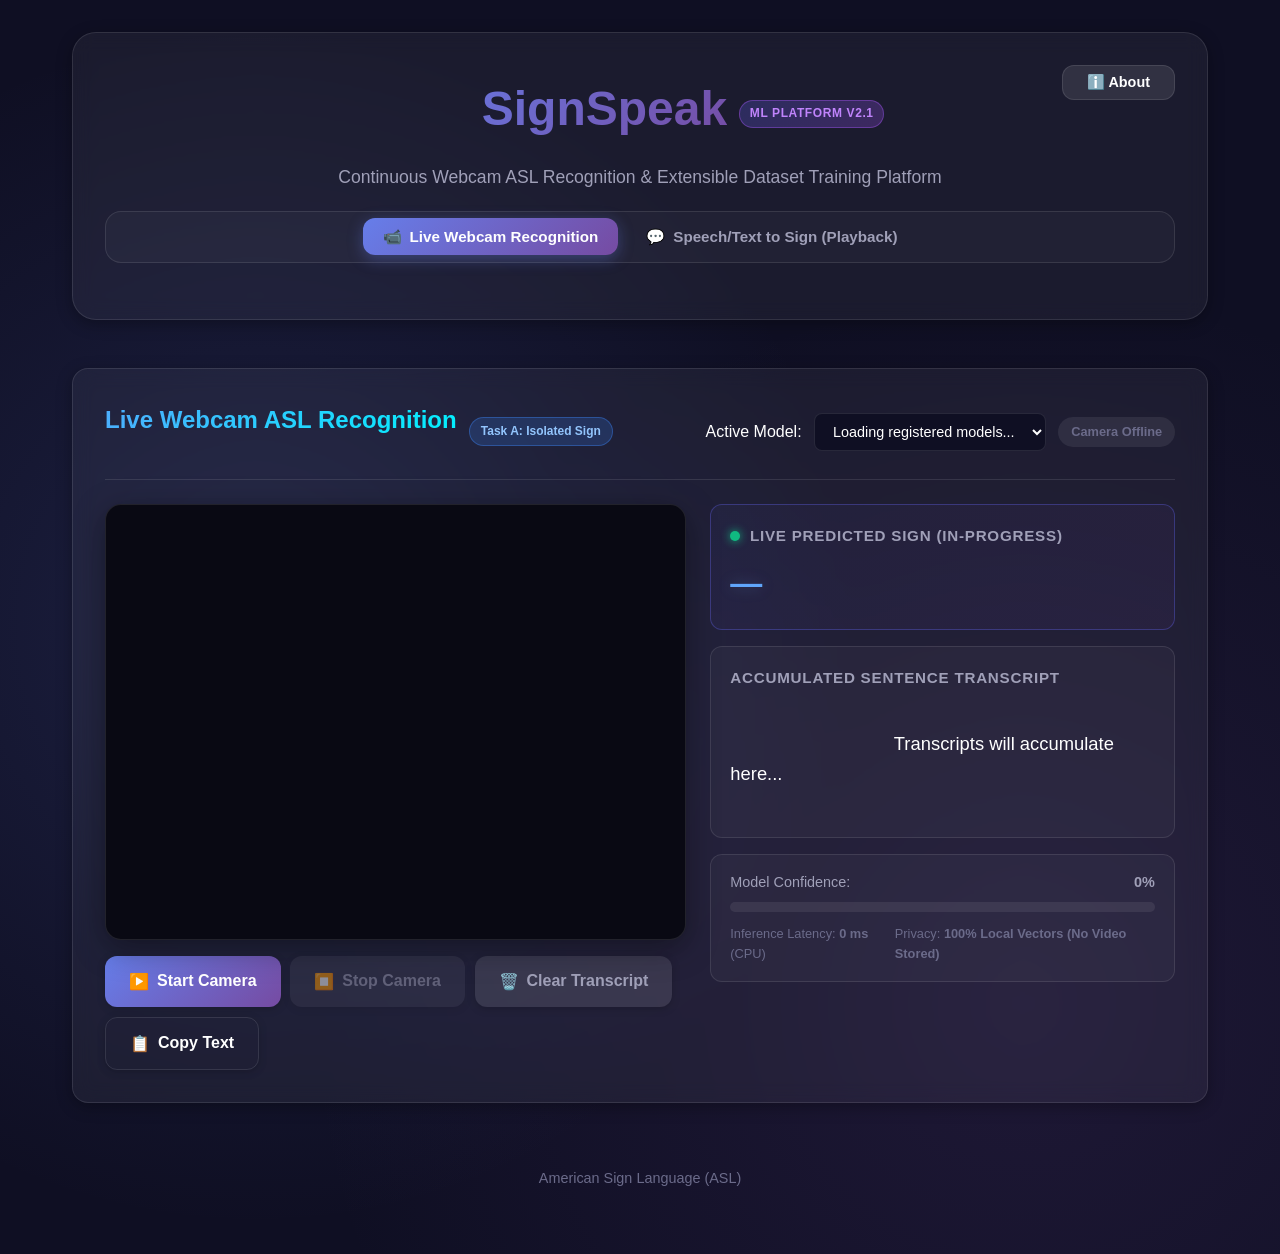
==== commit 32bf50fc: "removed training method from frontend" ====
--- a/frontend/index.html
+++ b/frontend/index.html
@@ -29,9 +29,6 @@
                     <button class="nav-tab active" data-tab="webcam">
                         <span>📹</span> Live Webcam Recognition
                     </button>
-                    <button class="nav-tab" data-tab="training">
-                        <span>⚡</span> Training & Model Dashboard
-                    </button>
                     <button class="nav-tab" data-tab="playback">
                         <span>💬</span> Speech/Text to Sign (Playback)
                     </button>
@@ -129,148 +126,7 @@
                 </div>
             </section>
 
-            <!-- ============================================================ -->
-            <!-- TAB 2: TRAINING & MODEL EVALUATION DASHBOARD                 -->
-            <!-- ============================================================ -->
-            <section id="tab-training" class="view-panel hidden card">
-                <div class="panel-header">
-                    <h2 class="section-title">ML Dataset Training & Model Registry</h2>
-                </div>
-
-                <!-- 3-Column Pipeline Architecture -->
-                <div class="dashboard-grid">
-                    <!-- Card 1: Dataset Inspection & Preparation -->
-                    <div class="dash-card">
-                        <div class="dash-card-header">
-                            <h3>1. Dataset Adapter & Validation</h3>
-                        </div>
-                        <div class="form-group">
-                            <label for="datasetAdapterSelect">Dataset Adapter:</label>
-                            <select id="datasetAdapterSelect" class="form-select">
-                                <option value="custom">Custom Local Dataset</option>
-                                <option value="how2sign">How2Sign (Continuous ASL / Translation)</option>
-                                <option value="wlasl">WLASL (Word-Level Isolated)</option>
-                                <option value="ms-asl">MS-ASL (Word-Level Isolated)</option>
-                            </select>
-                        </div>
-
-                        <div class="form-group">
-                            <label for="datasetPathInput">Local Dataset Directory:</label>
-                            <input type="text" id="datasetPathInput" class="form-input"
-                                placeholder="e.g. data/ or custom_asl_dataset" value="data/">
-                        </div>
-
-                        <div class="button-row">
-                            <button id="validateDatasetBtn" class="btn btn-secondary">
-                                🔍 Validate Dataset
-                            </button>
-                            <button id="createManifestBtn" class="btn btn-outline">
-                                📝 Build Manifest
-                            </button>
-                        </div>
-
-                        <!-- Validation Report Container -->
-                        <div id="datasetValidationResults" class="validation-container hidden"></div>
-                    </div>
-
-                    <!-- Card 2: Training Configuration & Execution -->
-                    <div class="dash-card">
-                        <div class="dash-card-header">
-                            <h3>2. Model Training Pipeline</h3>
-                            <span id="trainingJobStateBadge" class="status-pill idle">IDLE</span>
-                        </div>
-
-                        <div class="form-group">
-                            <label for="trainTaskSelect">Training Task:</label>
-                            <select id="trainTaskSelect" class="form-select">
-                                <option value="isolated_sign">Task A: Isolated Sign Recognition</option>
-                                <option value="continuous_gloss">Task B: Continuous Gloss Recognition (CTC)</option>
-                                <option value="sentence_translation">Task C: Sentence-Level Sign Translation</option>
-                            </select>
-                        </div>
-
-                        <div class="form-group">
-                            <label for="trainModelIdInput">Model ID:</label>
-                            <input type="text" id="trainModelIdInput" class="form-input"
-                                placeholder="e.g. asl_model_v1" value="asl_custom_model_v1">
-                        </div>
-
-                        <div class="form-group">
-                            <label for="trainManifestSelect">Dataset Manifest:</label>
-                            <select id="trainManifestSelect" class="form-select">
-                                <option value="">-- Select a Generated Manifest --</option>
-                            </select>
-                        </div>
-
-                        <div class="params-grid">
-                            <div class="form-group">
-                                <label for="trainEpochsInput">Epochs:</label>
-                                <input type="number" id="trainEpochsInput" class="form-input" value="10" min="1" max="100">
-                            </div>
-                            <div class="form-group">
-                                <label for="trainBatchSizeInput">Batch Size:</label>
-                                <input type="number" id="trainBatchSizeInput" class="form-input" value="16" min="1" max="128">
-                            </div>
-                            <div class="form-group">
-                                <label for="trainHiddenDimInput">Hidden Dim:</label>
-                                <input type="number" id="trainHiddenDimInput" class="form-input" value="128" min="16" max="512">
-                            </div>
-                            <div class="form-group">
-                                <label for="trainLrInput">Learning Rate:</label>
-                                <input type="number" id="trainLrInput" class="form-input" value="0.001" step="0.0005">
-                            </div>
-                        </div>
-
-                        <div class="button-row">
-                            <button id="startTrainingBtn" class="btn btn-primary">
-                                🚀 Start Training
-                            </button>
-                            <button id="cancelTrainingBtn" class="btn btn-danger" disabled>
-                                ⏹️ Cancel
-                            </button>
-                        </div>
-
-                        <!-- Live Progress & Metrics -->
-                        <div class="training-monitor">
-                            <div class="training-metrics-row">
-                                <span id="trainingEpochText">Epoch: 0 / 0</span>
-                                <span id="trainingLossText">Train Loss: 0.000 | Val Acc: 0.000</span>
-                            </div>
-                            <div class="progress-bar">
-                                <div id="trainingProgressBarFill" class="progress-fill" style="width: 0%;"></div>
-                            </div>
-                            <!-- Terminal Logs -->
-                            <div id="trainingTerminalLogs" class="terminal-logs-window">Training logs will appear here in real-time...</div>
-                        </div>
-                    </div>
-                </div>
-
-                <!-- Model Registry & Comparison Table -->
-                <div class="dash-card full-width">
-                    <div class="dash-card-header">
-                        <h3>Registered Models & Checkpoints</h3>
-                        <button id="refreshModelsBtn" class="btn btn-sm btn-outline">🔄 Refresh</button>
-                    </div>
-                    <div class="table-responsive">
-                        <table class="models-table">
-                            <thead>
-                                <tr>
-                                    <th>Model ID</th>
-                                    <th>Task</th>
-                                    <th>Architecture</th>
-                                    <th>Classes</th>
-                                    <th>Checksum (SHA-256)</th>
-                                    <th>Evaluation Metrics</th>
-                                    <th>Action</th>
-                                </tr>
-                            </thead>
-                            <tbody id="modelsTableBody">
-                                <tr><td colspan="7">Loading model registry...</td></tr>
-                            </tbody>
-                        </table>
-                    </div>
-                </div>
-            </section>
+
 
             <!-- ============================================================ -->
             <!-- TAB 3: SPEECH/TEXT TO SIGN (DETERMINISTIC PLAYBACK)          -->
